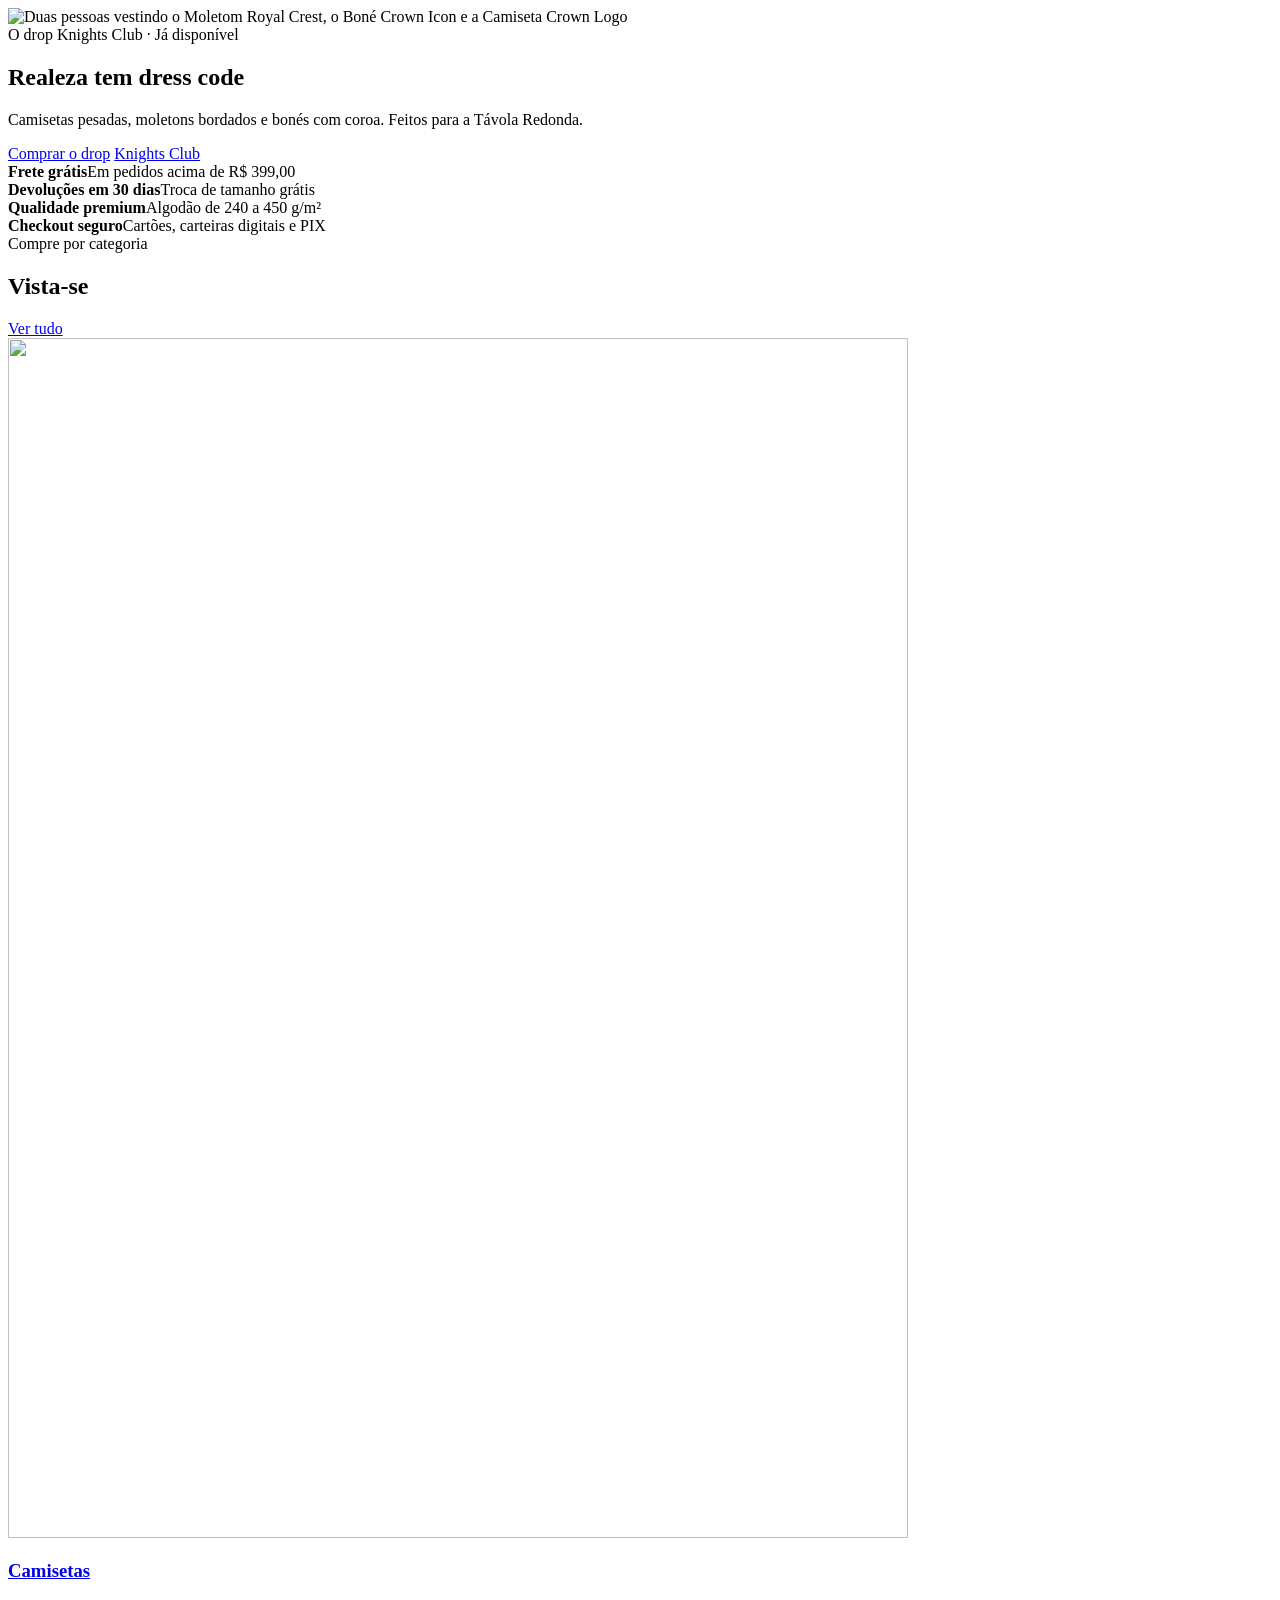
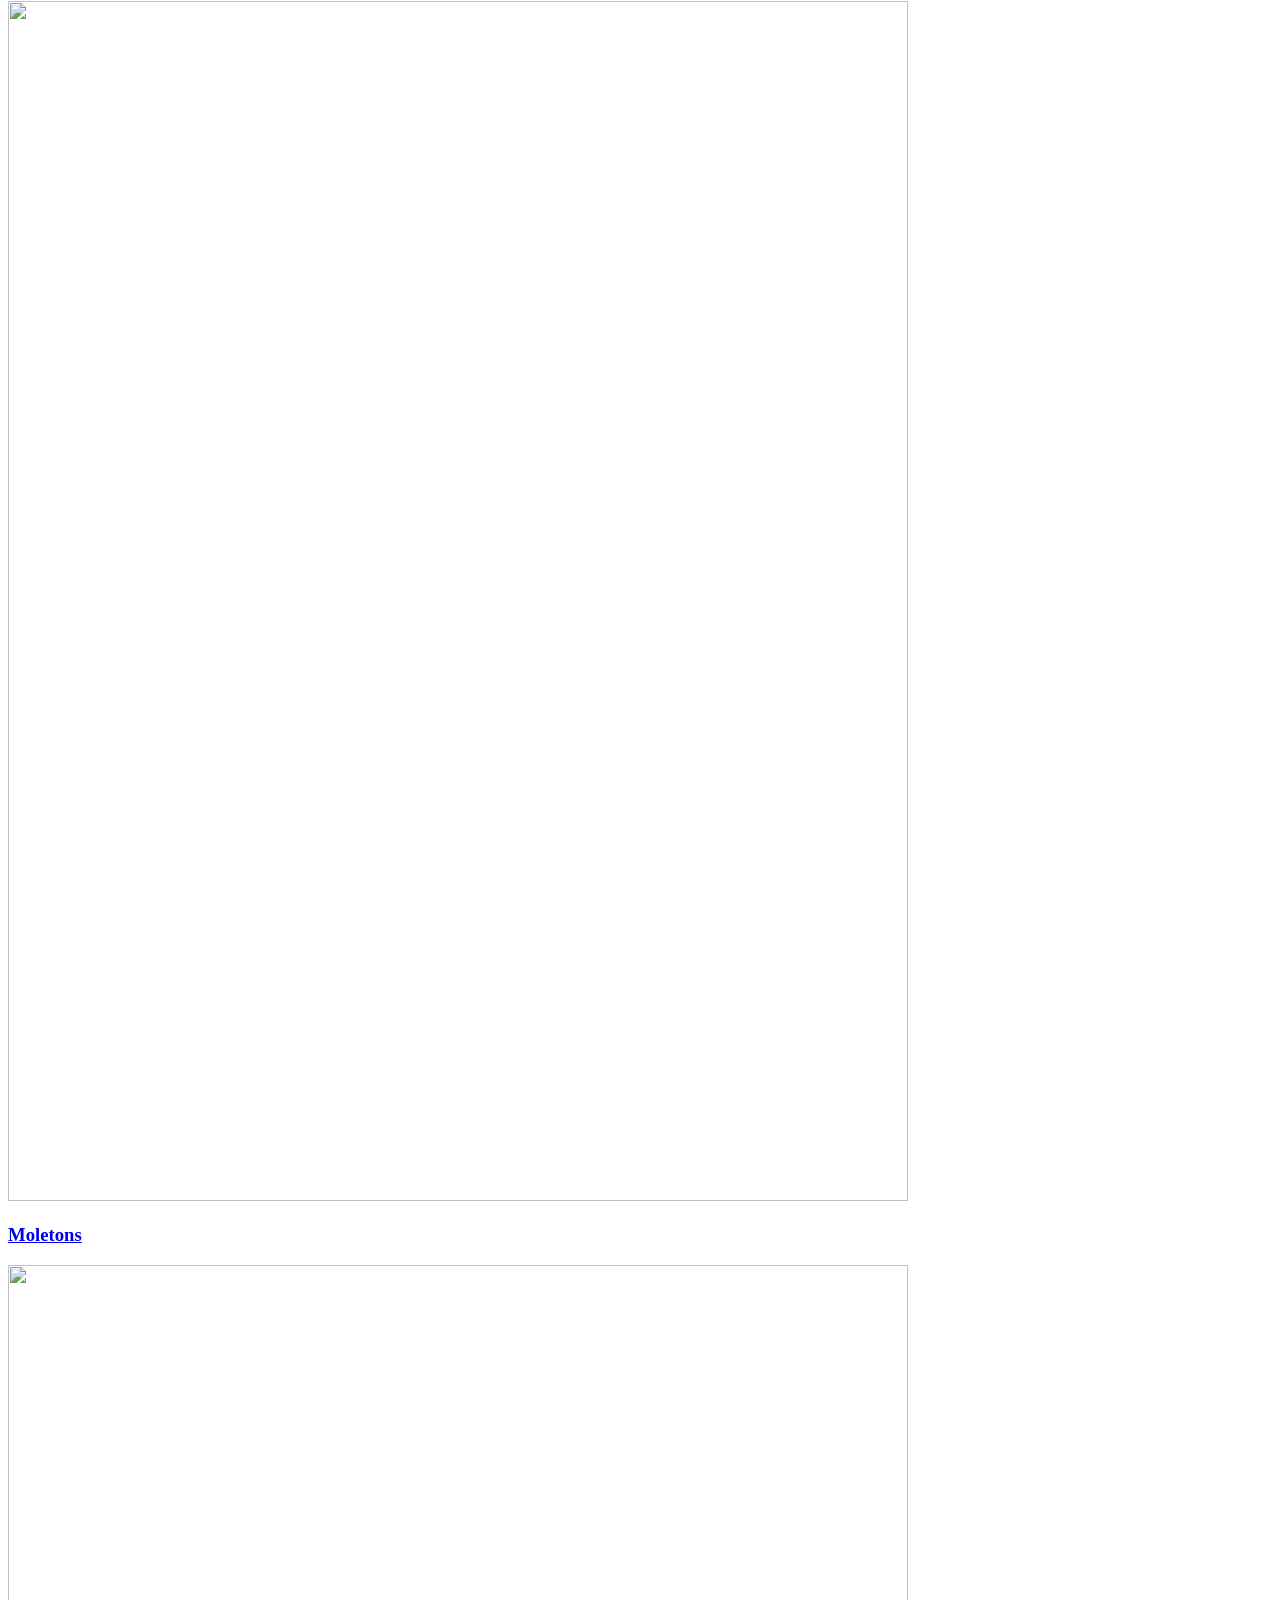
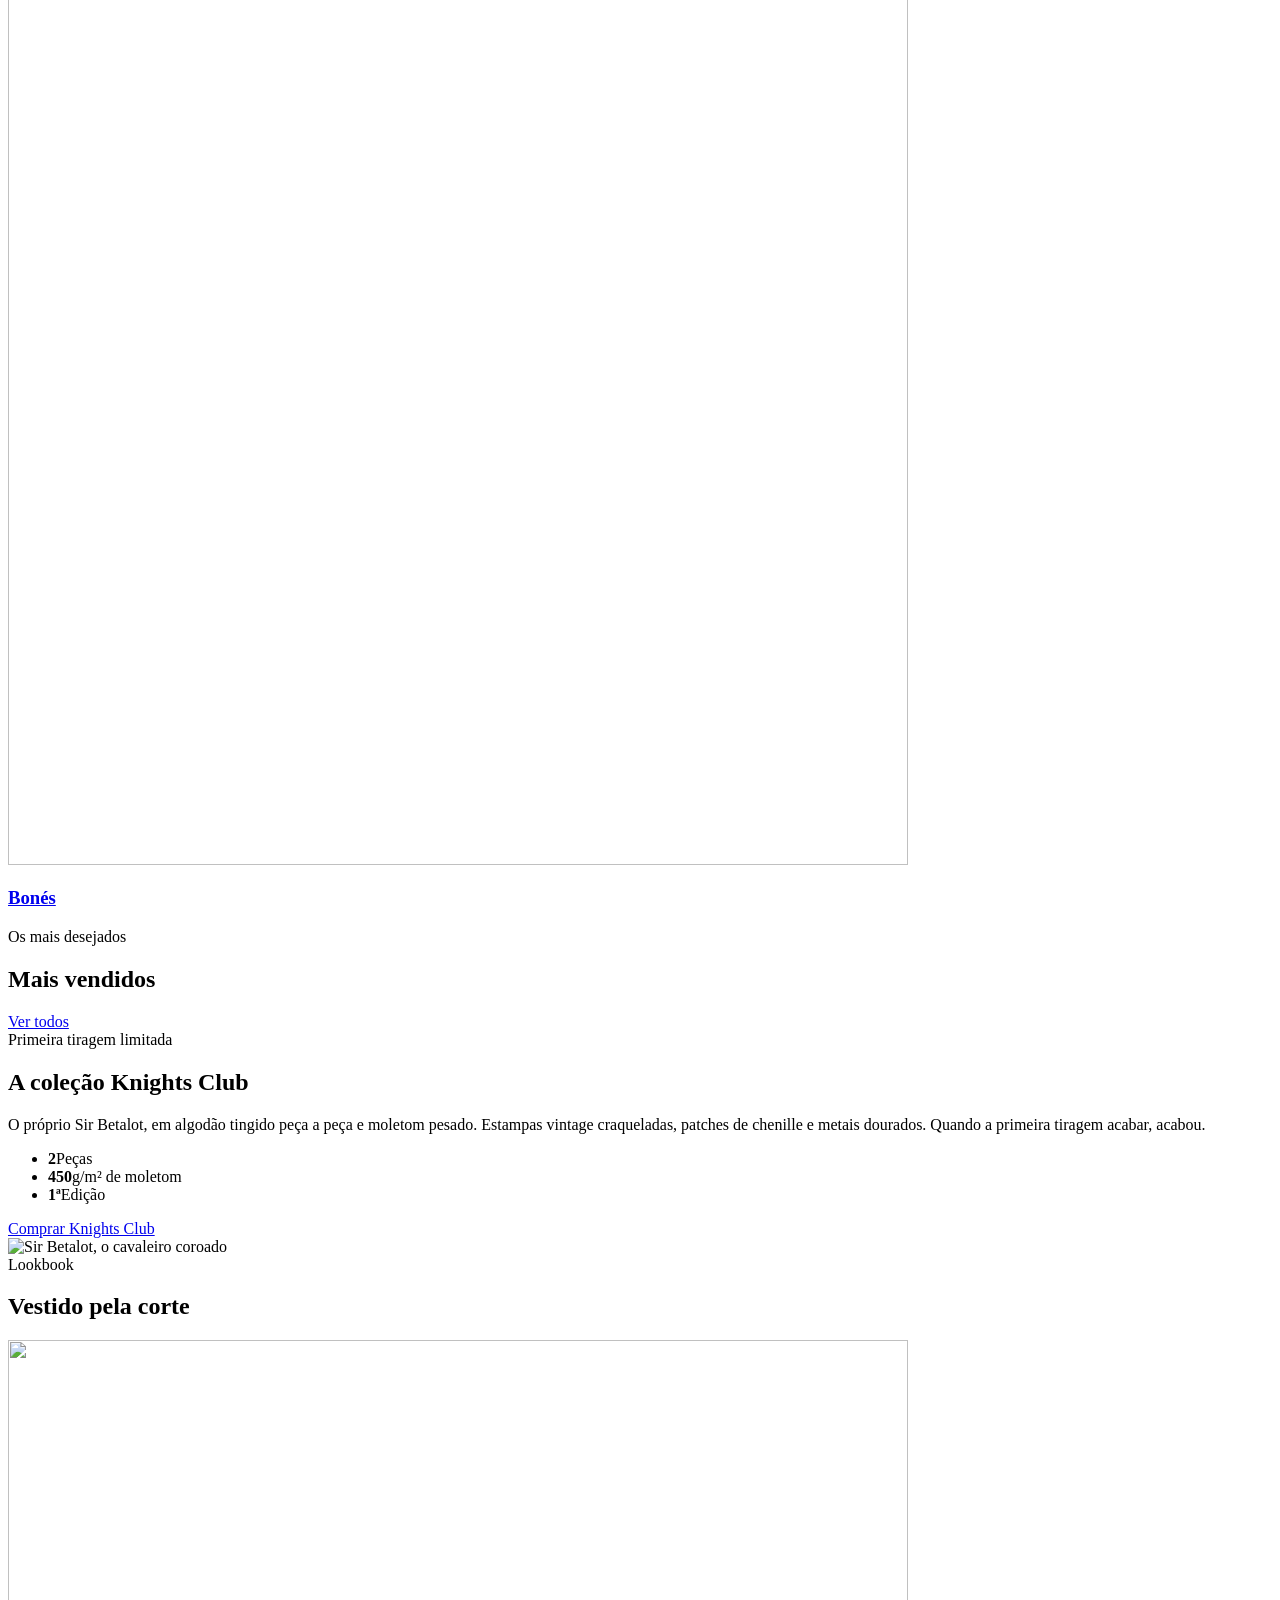
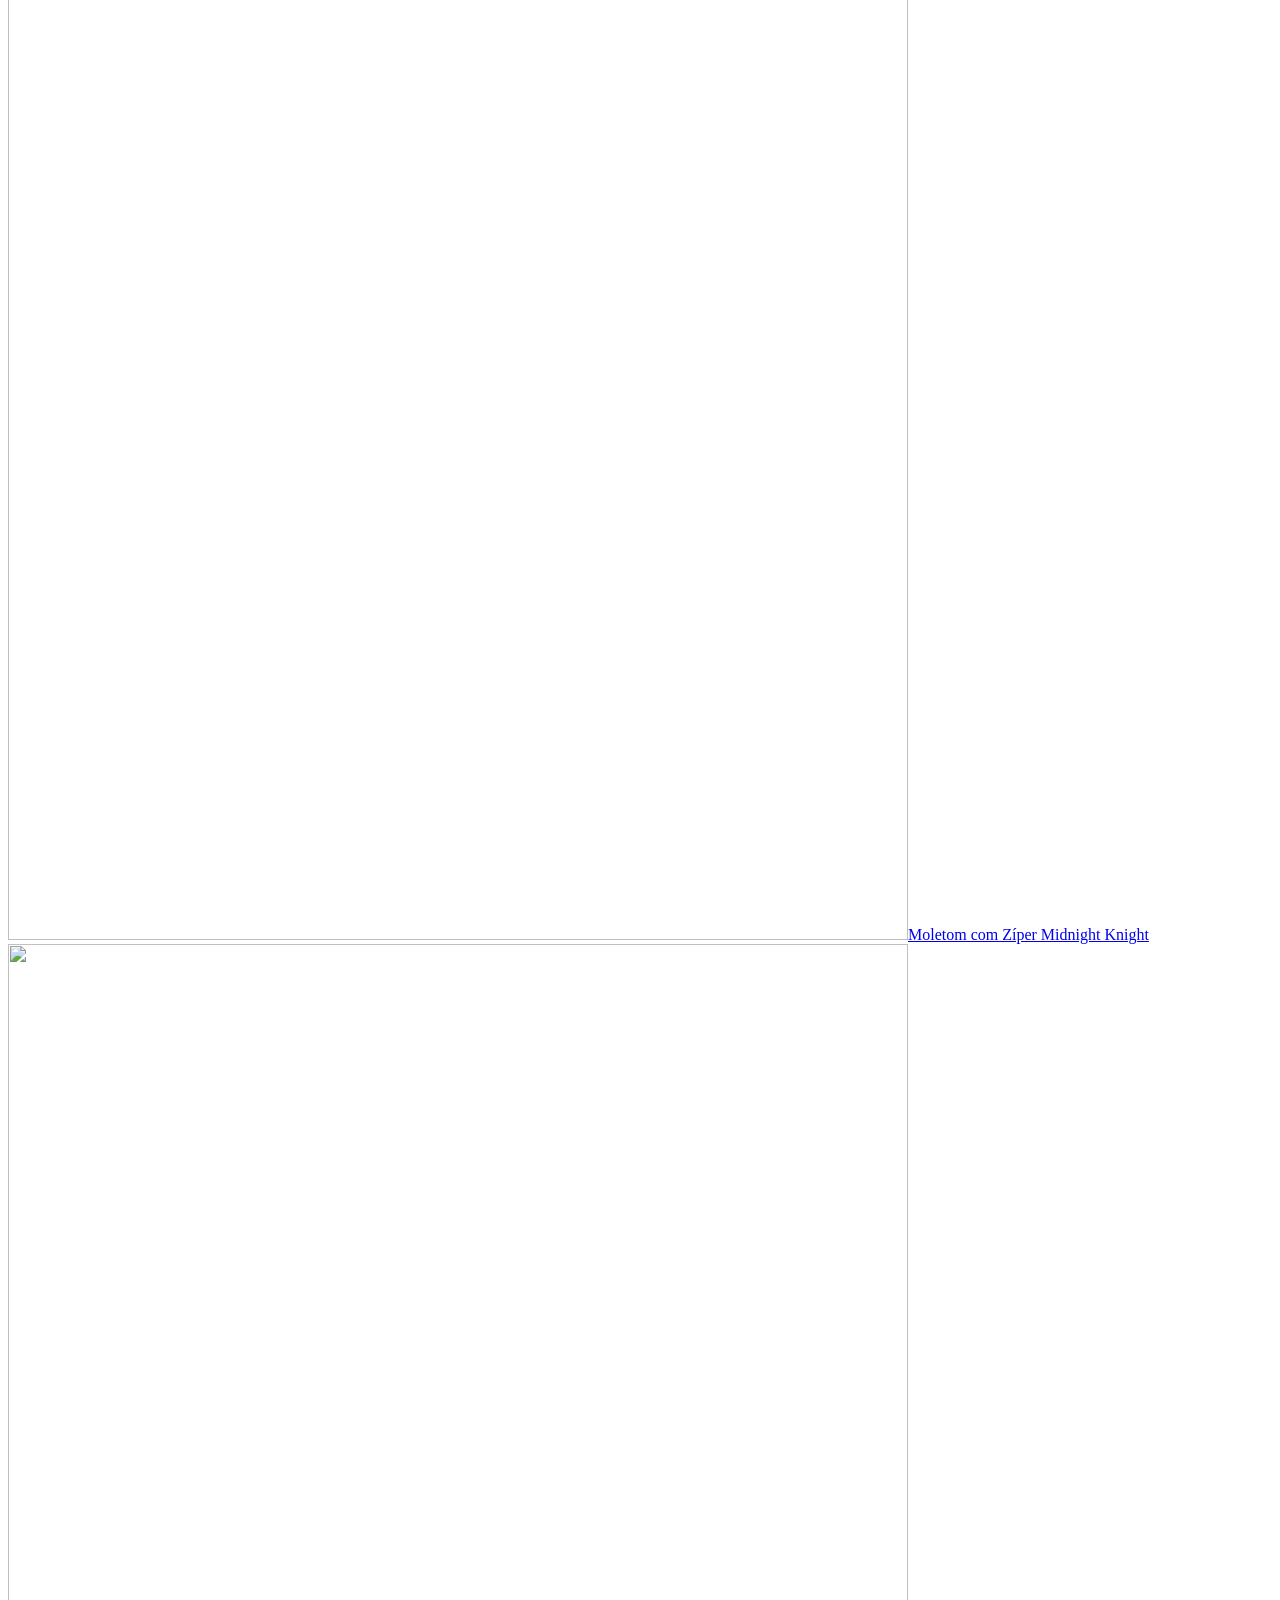
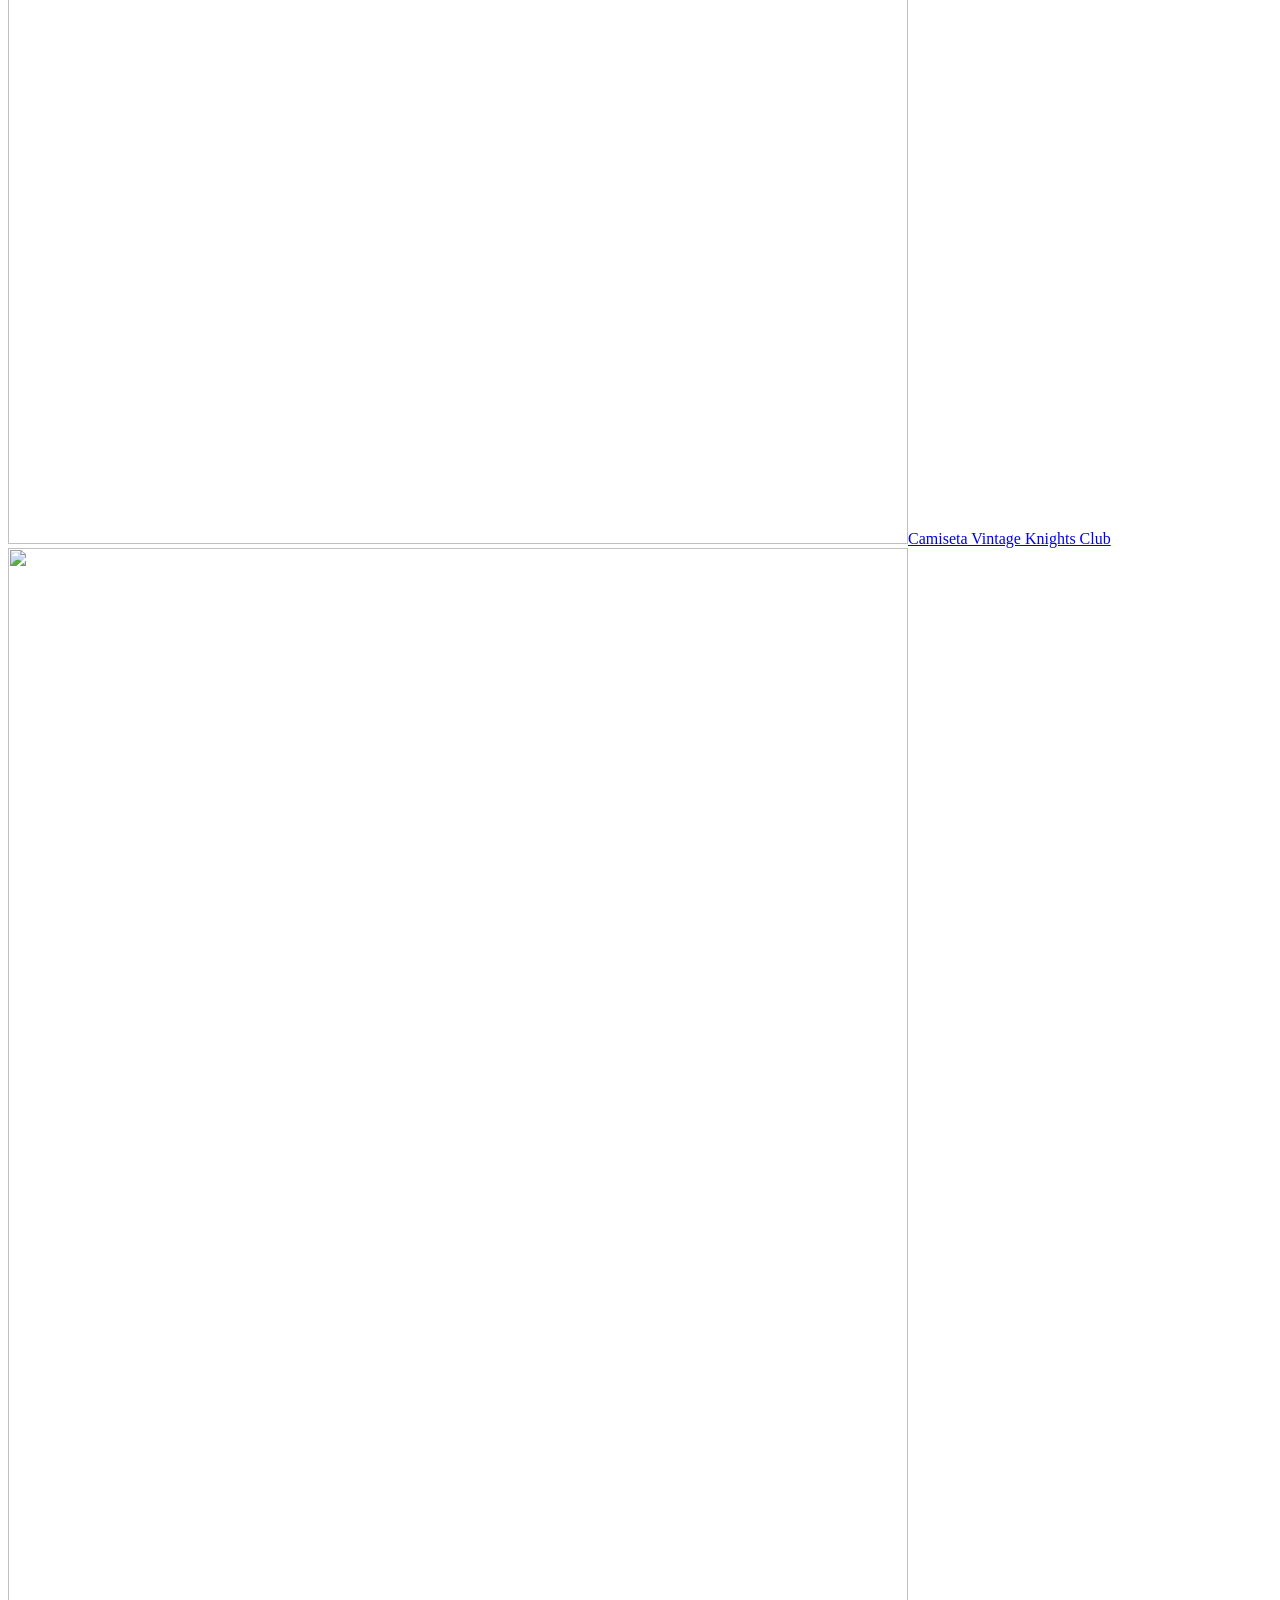
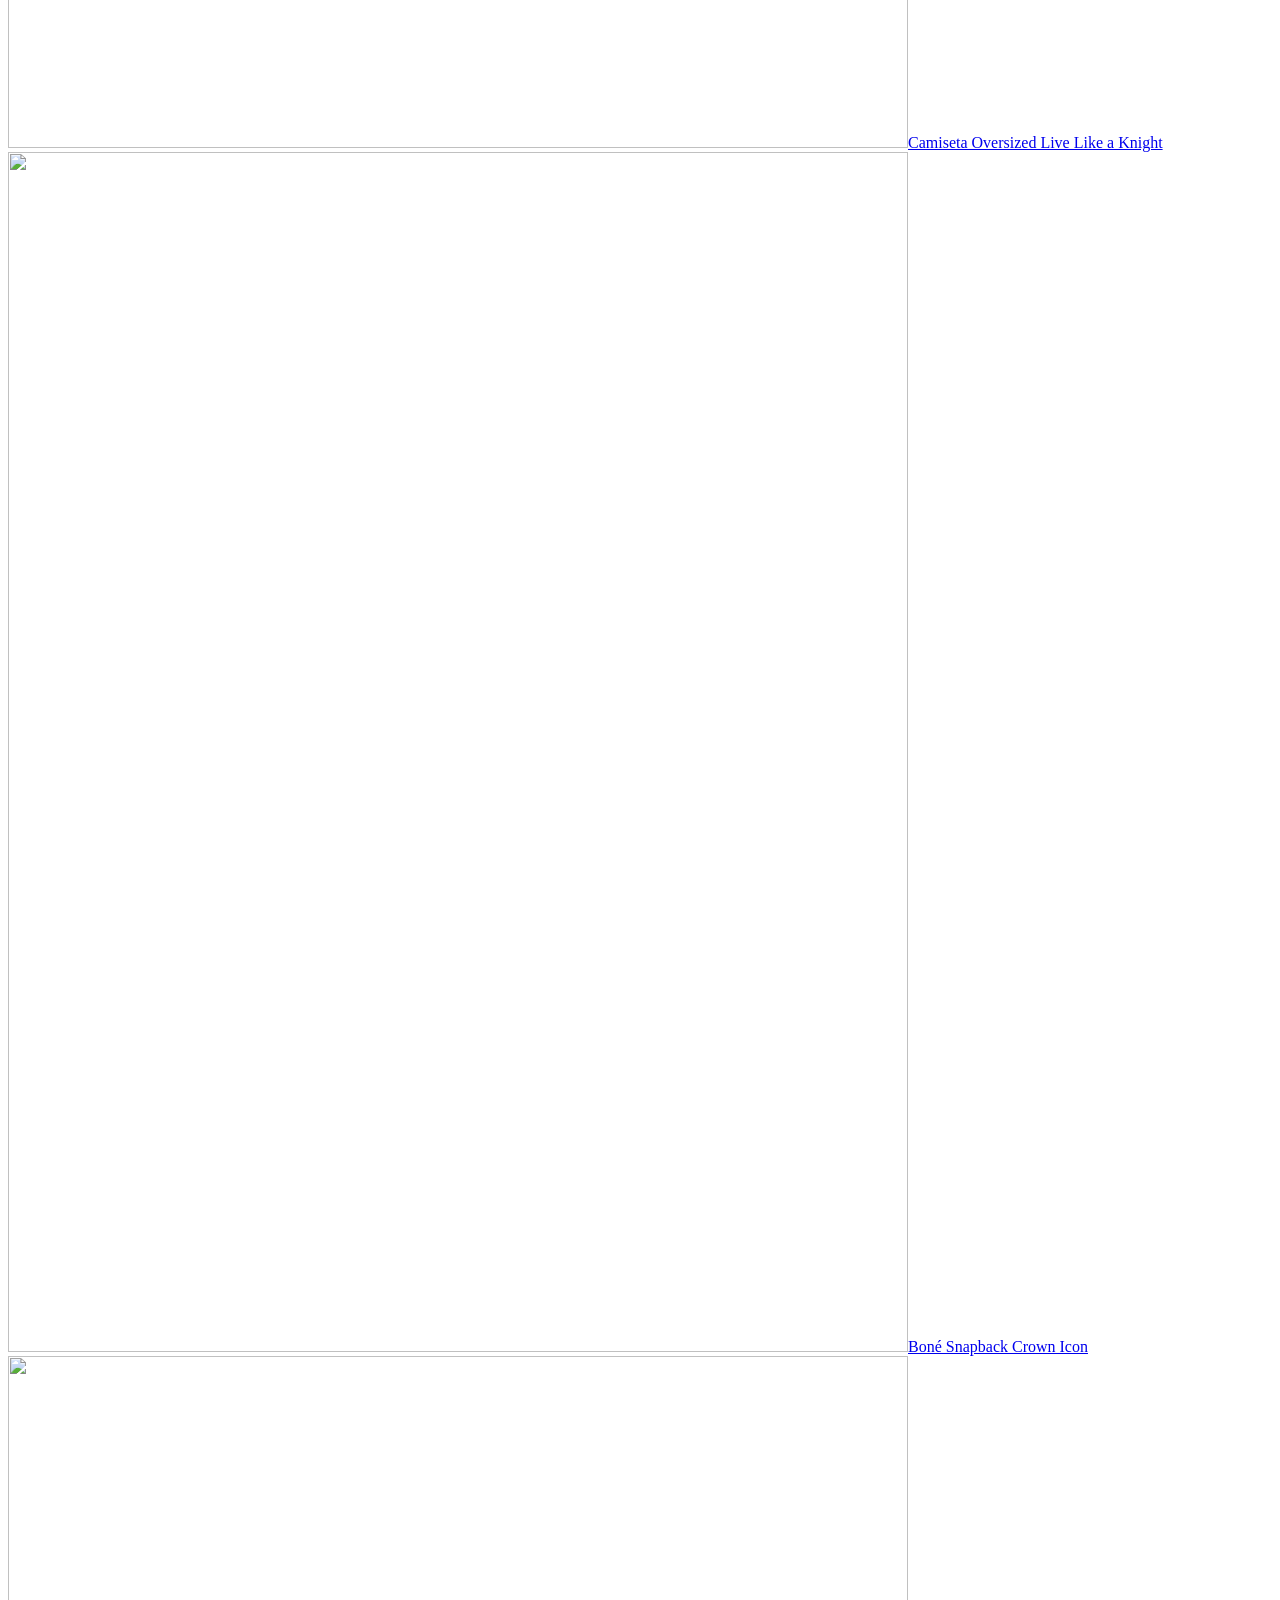
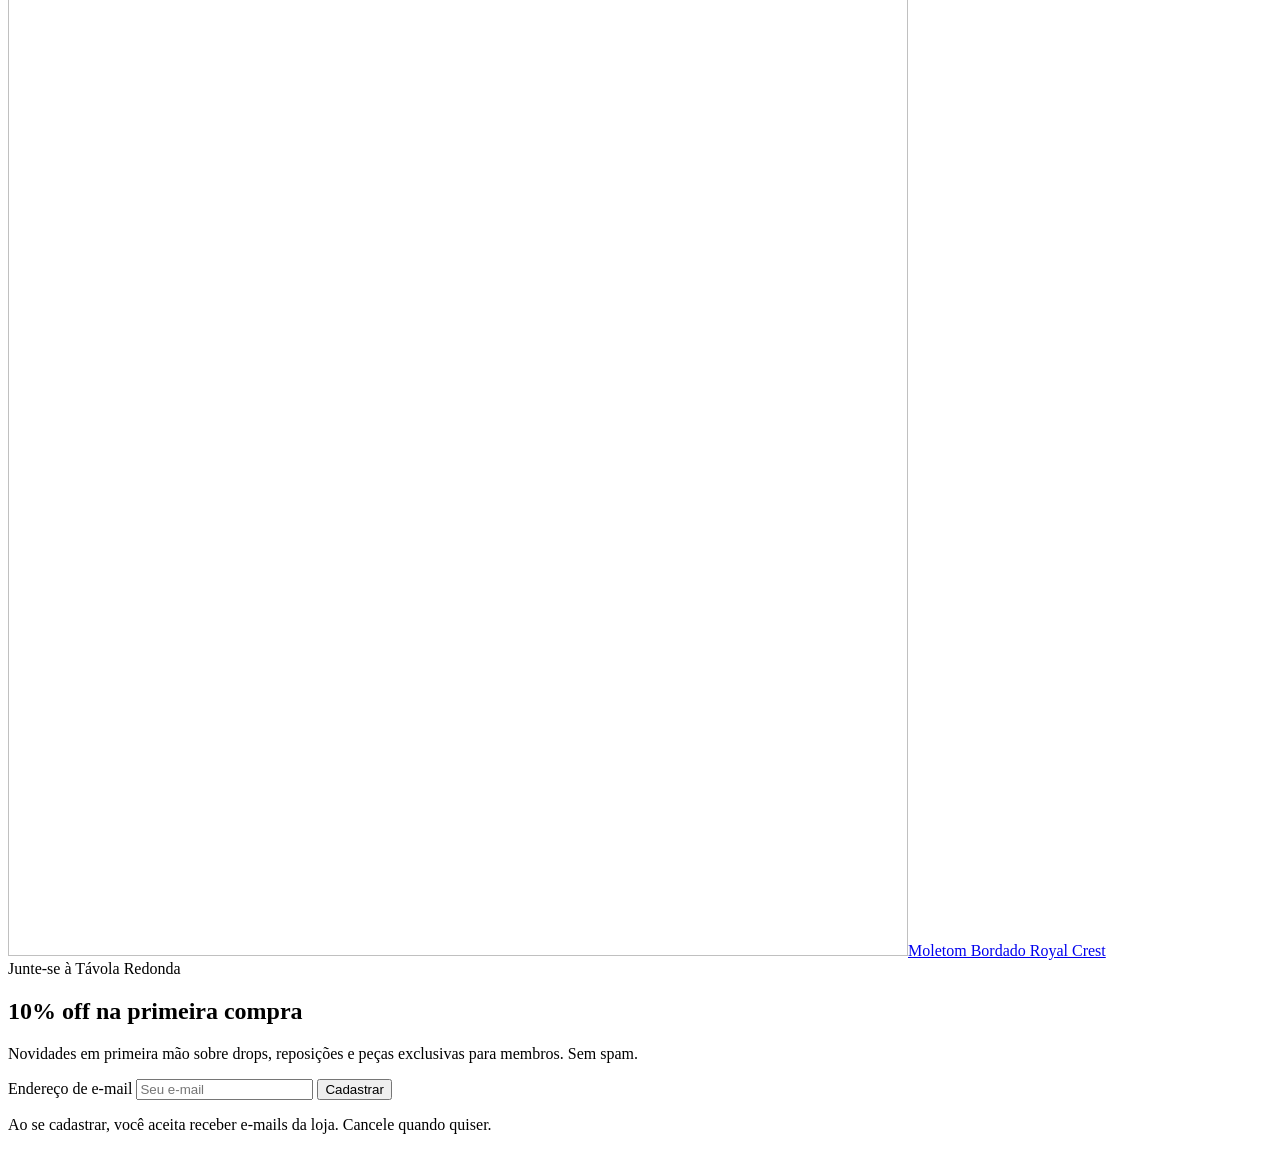
==== index.html @ 58fdbe57 "Prices in reais (R$), free shipping from R$ 399 Co-Authored-By: Claude Opus 5.5 <noreply@anthropic.c" ====
<!doctype html>
<html lang="pt-BR">
<head>
  <meta charset="utf-8">
  <meta name="viewport" content="width=device-width, initial-scale=1">
  <title>Sir Betalot Loja Oficial | Camisetas, Moletons e Bonés</title>
  <meta name="description" content="A loja oficial Sir Betalot. Camisetas, moletons e bonés pesados em roxo real e dourado.">
  <meta name="theme-color" content="#1F0D2F">
  <meta property="og:title" content="Sir Betalot Loja Oficial">
  <meta property="og:description" content="Realeza tem dress code. Conheça o drop Knights Club.">
  <meta property="og:image" content="assets/img/products/hero.webp">
  <link rel="icon" href="assets/img/brand/favicon.png">
  <link rel="preload" href="assets/fonts/YouBlockheadCaps.woff2" as="font" type="font/woff2" crossorigin>
  <link rel="preload" href="assets/img/products/hero.webp" as="image">
  <link rel="stylesheet" href="assets/css/store.css">
</head>
<body data-page="home">
  <main id="main">
    <section class="hero" aria-labelledby="hero-title">
      <div class="hero-media"><img src="assets/img/products/hero.webp" data-i18n-alt="home.heroAlt" alt="Duas pessoas vestindo o Moletom Royal Crest, o Boné Crown Icon e a Camiseta Crown Logo" width="2400" height="1022"></div>
      <div class="wrap">
        <div class="hero-copy">
          <span class="eyebrow" data-i18n="home.eyebrow">O drop Knights Club &middot; Já disponível</span>
          <h1 class="display" id="hero-title" data-i18n="home.h1">Realeza tem <span class="gold">dress code</span></h1>
          <p data-i18n="home.sub">Camisetas pesadas, moletons bordados e bonés com coroa. Feitos para a Távola Redonda.</p>
          <div class="hero-ctas">
            <a class="btn btn-primary" href="shop.html" data-i18n="home.ctaShop">Comprar o drop</a>
            <a class="btn btn-ghost" href="#knights-club" data-i18n="home.ctaClub">Knights Club</a>
          </div>
        </div>
      </div>
    </section>

    <div class="wrap">
      <div class="props" data-i18n-aria="home.props" aria-label="Vantagens da loja">
        <div class="prop"><span data-icon="truck"></span><div><strong data-i18n="home.p1t">Frete grátis</strong><span data-i18n="home.p1s" data-i18n-vars='{"amt":399}'>Em pedidos acima de R$ 399,00</span></div></div>
        <div class="prop"><span data-icon="returns"></span><div><strong data-i18n="home.p2t">Devoluções em 30 dias</strong><span data-i18n="home.p2s">Troca de tamanho grátis</span></div></div>
        <div class="prop"><span data-icon="crown"></span><div><strong data-i18n="home.p3t">Qualidade premium</strong><span data-i18n="home.p3s">Algodão de 240 a 450 g/m²</span></div></div>
        <div class="prop"><span data-icon="lock"></span><div><strong data-i18n="home.p4t">Checkout seguro</strong><span data-i18n="home.p4s">Cartões, carteiras digitais e PIX</span></div></div>
      </div>
    </div>

    <section class="section" aria-labelledby="cats-title">
      <div class="wrap">
        <div class="section-head">
          <div><span class="eyebrow" data-i18n="home.catsEyebrow">Compre por categoria</span><h2 class="display" id="cats-title" data-i18n="home.catsTitle">Vista-se</h2></div>
          <a class="link" href="shop.html" data-i18n="home.shopAll">Ver tudo</a>
        </div>
        <div class="cats">
          <a class="cat" href="shop.html?c=tees"><img src="assets/img/products/crown-logo-tee-model.webp" alt="" loading="lazy" width="900" height="1200"><div class="cat-label"><h3 class="display" data-i18n="nav.tees">Camisetas</h3><span class="arrow" data-icon="arrow"></span></div></a>
          <a class="cat" href="shop.html?c=hoodies"><img src="assets/img/products/royal-crest-hoodie-model.webp" alt="" loading="lazy" width="900" height="1200"><div class="cat-label"><h3 class="display" data-i18n="nav.hoodies">Moletons</h3><span class="arrow" data-icon="arrow"></span></div></a>
          <a class="cat" href="shop.html?c=headwear"><img src="assets/img/products/crown-snapback-model.webp" alt="" loading="lazy" width="900" height="1200" style="object-position:50% 30%"><div class="cat-label"><h3 class="display" data-i18n="nav.headwear">Bonés</h3><span class="arrow" data-icon="arrow"></span></div></a>
        </div>
      </div>
    </section>

    <section class="section" style="padding-top:0" aria-labelledby="best-title">
      <div class="wrap">
        <div class="section-head">
          <div><span class="eyebrow" data-i18n="home.bestEyebrow">Os mais desejados</span><h2 class="display" id="best-title" data-i18n="home.bestTitle">Mais vendidos</h2></div>
          <a class="link" href="shop.html" data-i18n="home.viewAll">Ver todos</a>
        </div>
        <div class="grid" id="best"></div>
      </div>
    </section>

    <section class="section" style="padding-top:0" id="knights-club" aria-labelledby="club-title">
      <div class="wrap">
        <div class="feature">
          <div class="feature-copy">
            <span class="eyebrow" data-i18n="home.clubEyebrow">Primeira tiragem limitada</span>
            <h2 class="display" id="club-title" data-i18n="home.clubTitle">A coleção Knights <span>Club</span></h2>
            <p data-i18n="home.clubBody">O próprio Sir Betalot, em algodão tingido peça a peça e moletom pesado. Estampas vintage craqueladas, patches de chenille e metais dourados. Quando a primeira tiragem acabar, acabou.</p>
            <ul class="feature-stats">
              <li><strong>2</strong><span data-i18n="home.stat1">Peças</span></li>
              <li><strong>450</strong><span data-i18n="home.stat2">g/m² de moletom</span></li>
              <li><strong data-i18n="home.stat3n">1ª</strong><span data-i18n="home.stat3">Edição</span></li>
            </ul>
            <a class="btn btn-gold" href="product.html?p=knights-club-vintage-tee" data-i18n="home.clubCta">Comprar Knights Club</a>
          </div>
          <div class="feature-art"><img src="assets/img/brand/knight-stand.webp" data-i18n-alt="home.clubAlt" alt="Sir Betalot, o cavaleiro coroado" loading="lazy" width="760" height="1127"></div>
        </div>
      </div>
    </section>

    <section class="section" style="padding-top:0" aria-labelledby="look-title">
      <div class="wrap">
        <div class="section-head">
          <div><span class="eyebrow" data-i18n="home.lookEyebrow">Lookbook</span><h2 class="display" id="look-title" data-i18n="home.lookTitle">Vestido pela corte</h2></div>
        </div>
        <div class="lookbook">
          <a href="product.html?p=midnight-knight-zip-hoodie"><img src="assets/img/products/midnight-zip-hoodie-model.webp" alt="" loading="lazy" width="900" height="1200"><span class="tag" data-product-name="midnight-knight-zip-hoodie">Moletom com Zíper Midnight Knight</span></a>
          <a href="product.html?p=knights-club-vintage-tee"><img src="assets/img/products/knights-club-tee-model.webp" alt="" loading="lazy" width="900" height="1200"><span class="tag" data-product-name="knights-club-vintage-tee">Camiseta Vintage Knights Club</span></a>
          <a href="product.html?p=live-like-a-knight-tee"><img src="assets/img/products/live-like-a-knight-tee-model.webp" alt="" loading="lazy" width="900" height="1200"><span class="tag" data-product-name="live-like-a-knight-tee">Camiseta Oversized Live Like a Knight</span></a>
          <a href="product.html?p=crown-icon-snapback"><img src="assets/img/products/crown-snapback-model.webp" alt="" loading="lazy" width="900" height="1200" style="object-position:50% 25%"><span class="tag" data-product-name="crown-icon-snapback">Boné Snapback Crown Icon</span></a>
          <a href="product.html?p=royal-crest-hoodie"><img src="assets/img/products/royal-crest-hoodie-model.webp" alt="" loading="lazy" width="900" height="1200"><span class="tag" data-product-name="royal-crest-hoodie">Moletom Bordado Royal Crest</span></a>
        </div>
      </div>
    </section>

    <section class="section" style="padding-top:0" aria-labelledby="nl-title">
      <div class="wrap">
        <div class="newsletter">
          <div>
            <span class="eyebrow" data-i18n="home.nlEyebrow">Junte-se à Távola Redonda</span>
            <h2 class="display" id="nl-title" data-i18n="home.nlTitle">10% off na primeira compra</h2>
            <p data-i18n="home.nlBody">Novidades em primeira mão sobre drops, reposições e peças exclusivas para membros. Sem spam.</p>
          </div>
          <form id="newsletter" novalidate>
            <div class="field-row">
              <label class="sr-only" for="nl-email" data-i18n="home.nlLabel">Endereço de e-mail</label>
              <input class="input" id="nl-email" type="email" data-i18n-placeholder="home.nlPlaceholder" placeholder="Seu e-mail" autocomplete="email" required>
              <button class="btn btn-primary" type="submit" data-i18n="home.nlBtn">Cadastrar</button>
            </div>
            <p class="form-note" id="nl-note" aria-live="polite" data-i18n="home.nlNote">Ao se cadastrar, você aceita receber e-mails da loja. Cancele quando quiser.</p>
          </form>
        </div>
      </div>
    </section>
  </main>
  <script src="assets/js/i18n.js"></script>
  <script src="assets/js/products.js"></script>
  <script src="assets/js/store.js"></script>
  <script>document.querySelectorAll("[data-icon]").forEach(function (el) { el.outerHTML = el.className ? '<span class="' + el.className + '">' + window.SBA_ICON[el.dataset.icon] + '</span>' : window.SBA_ICON[el.dataset.icon]; });</script>
</body>
</html>
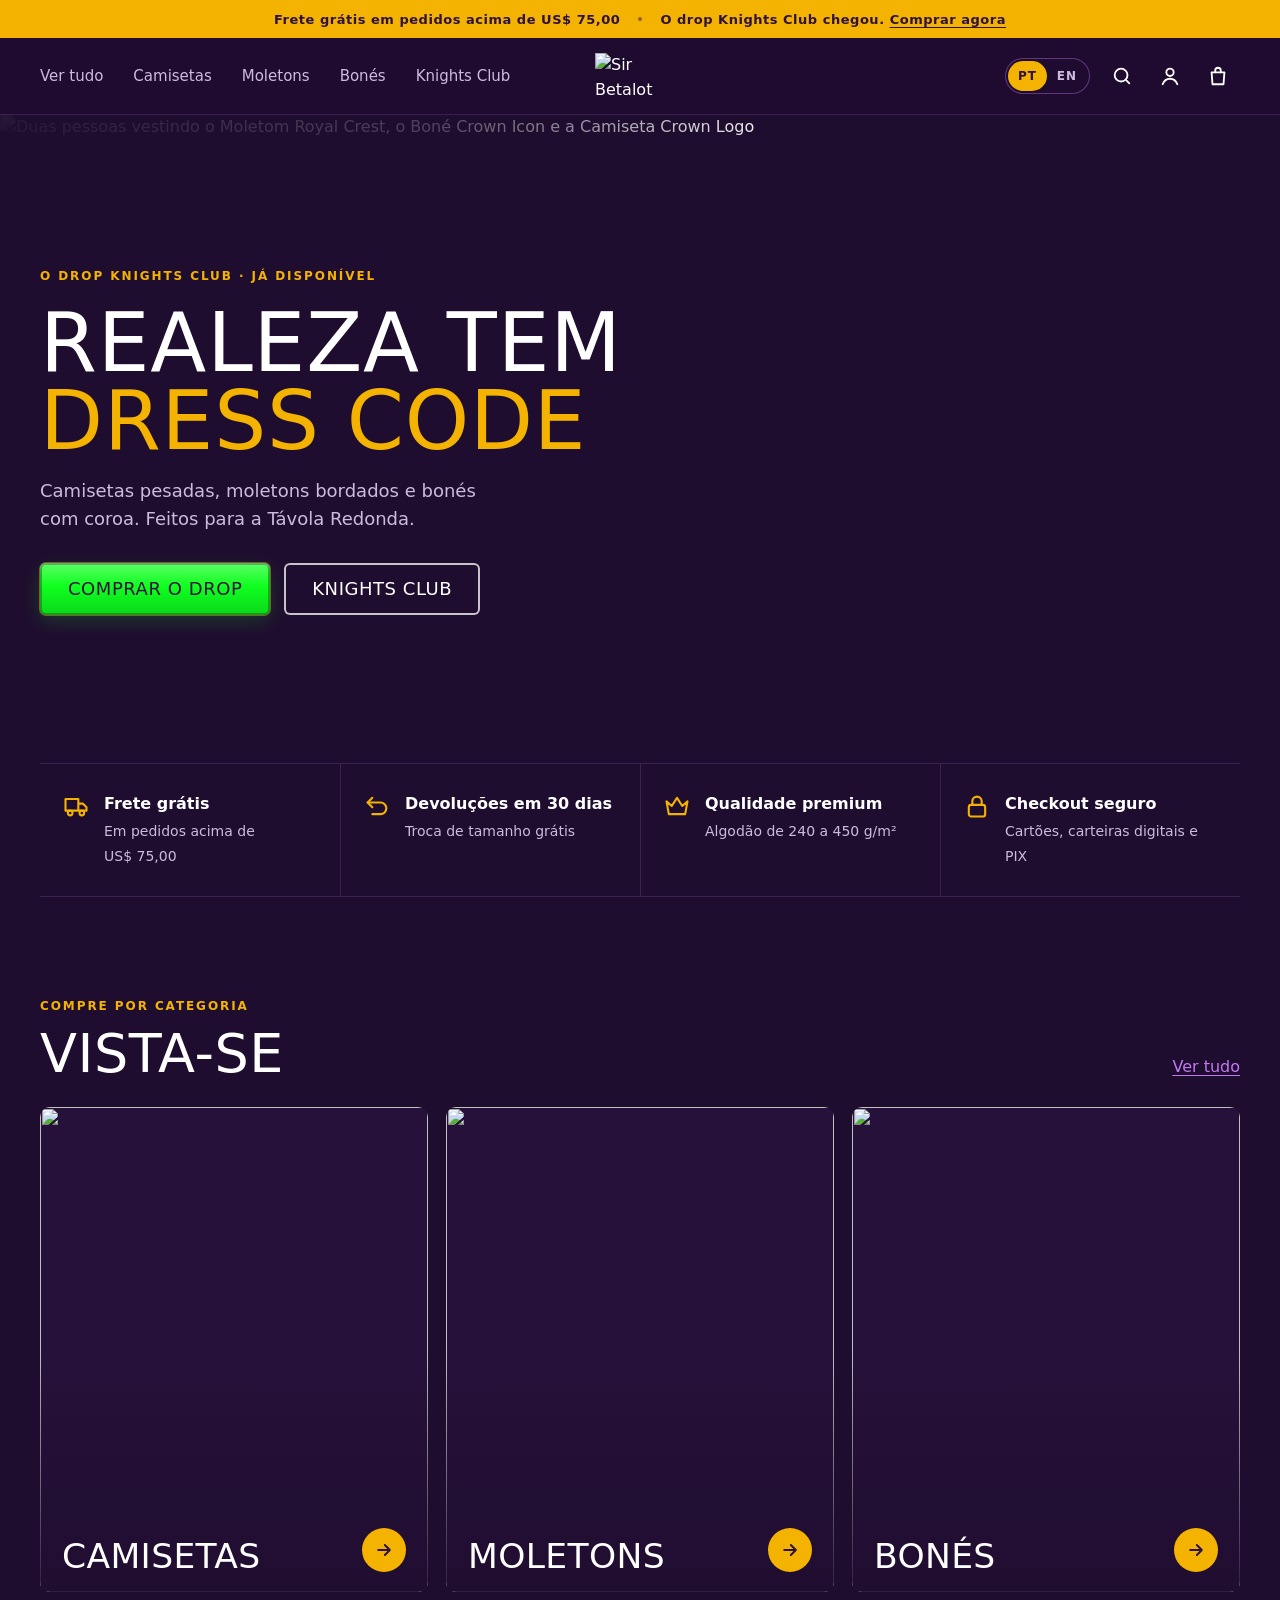
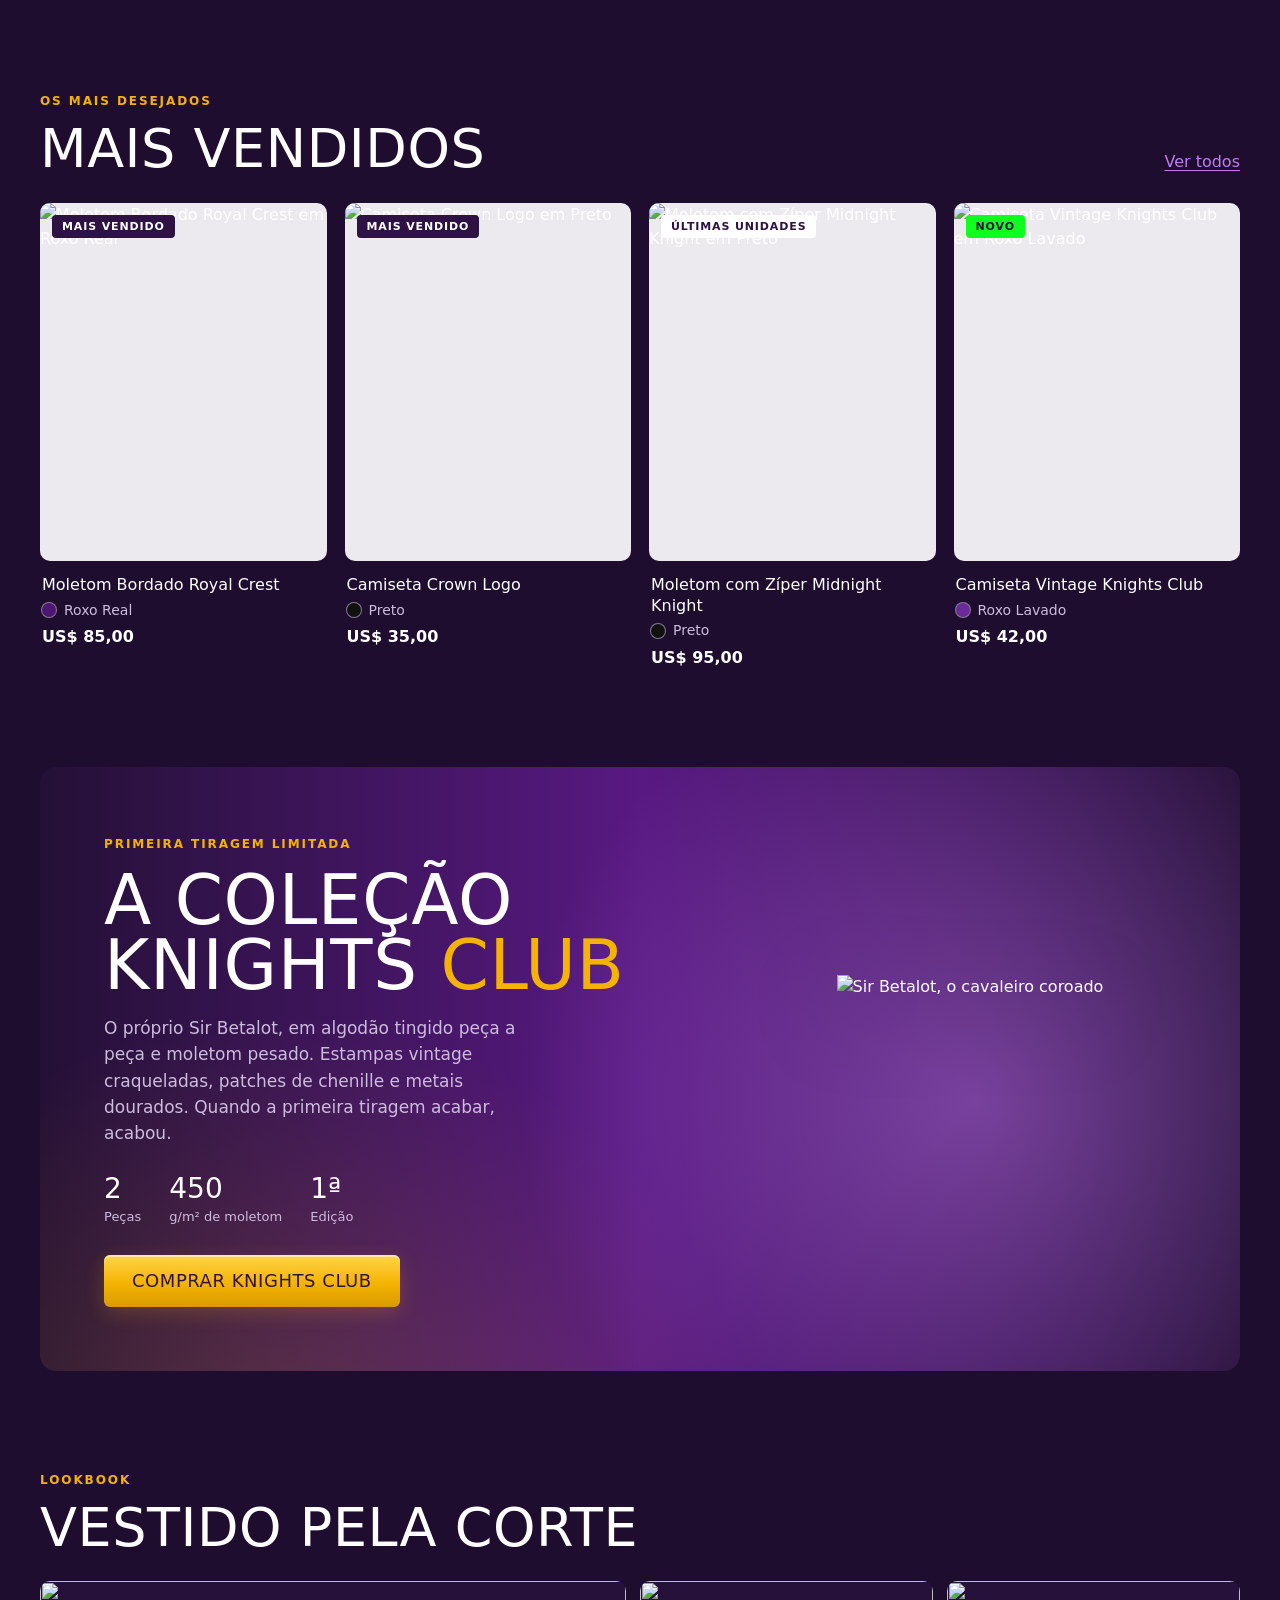
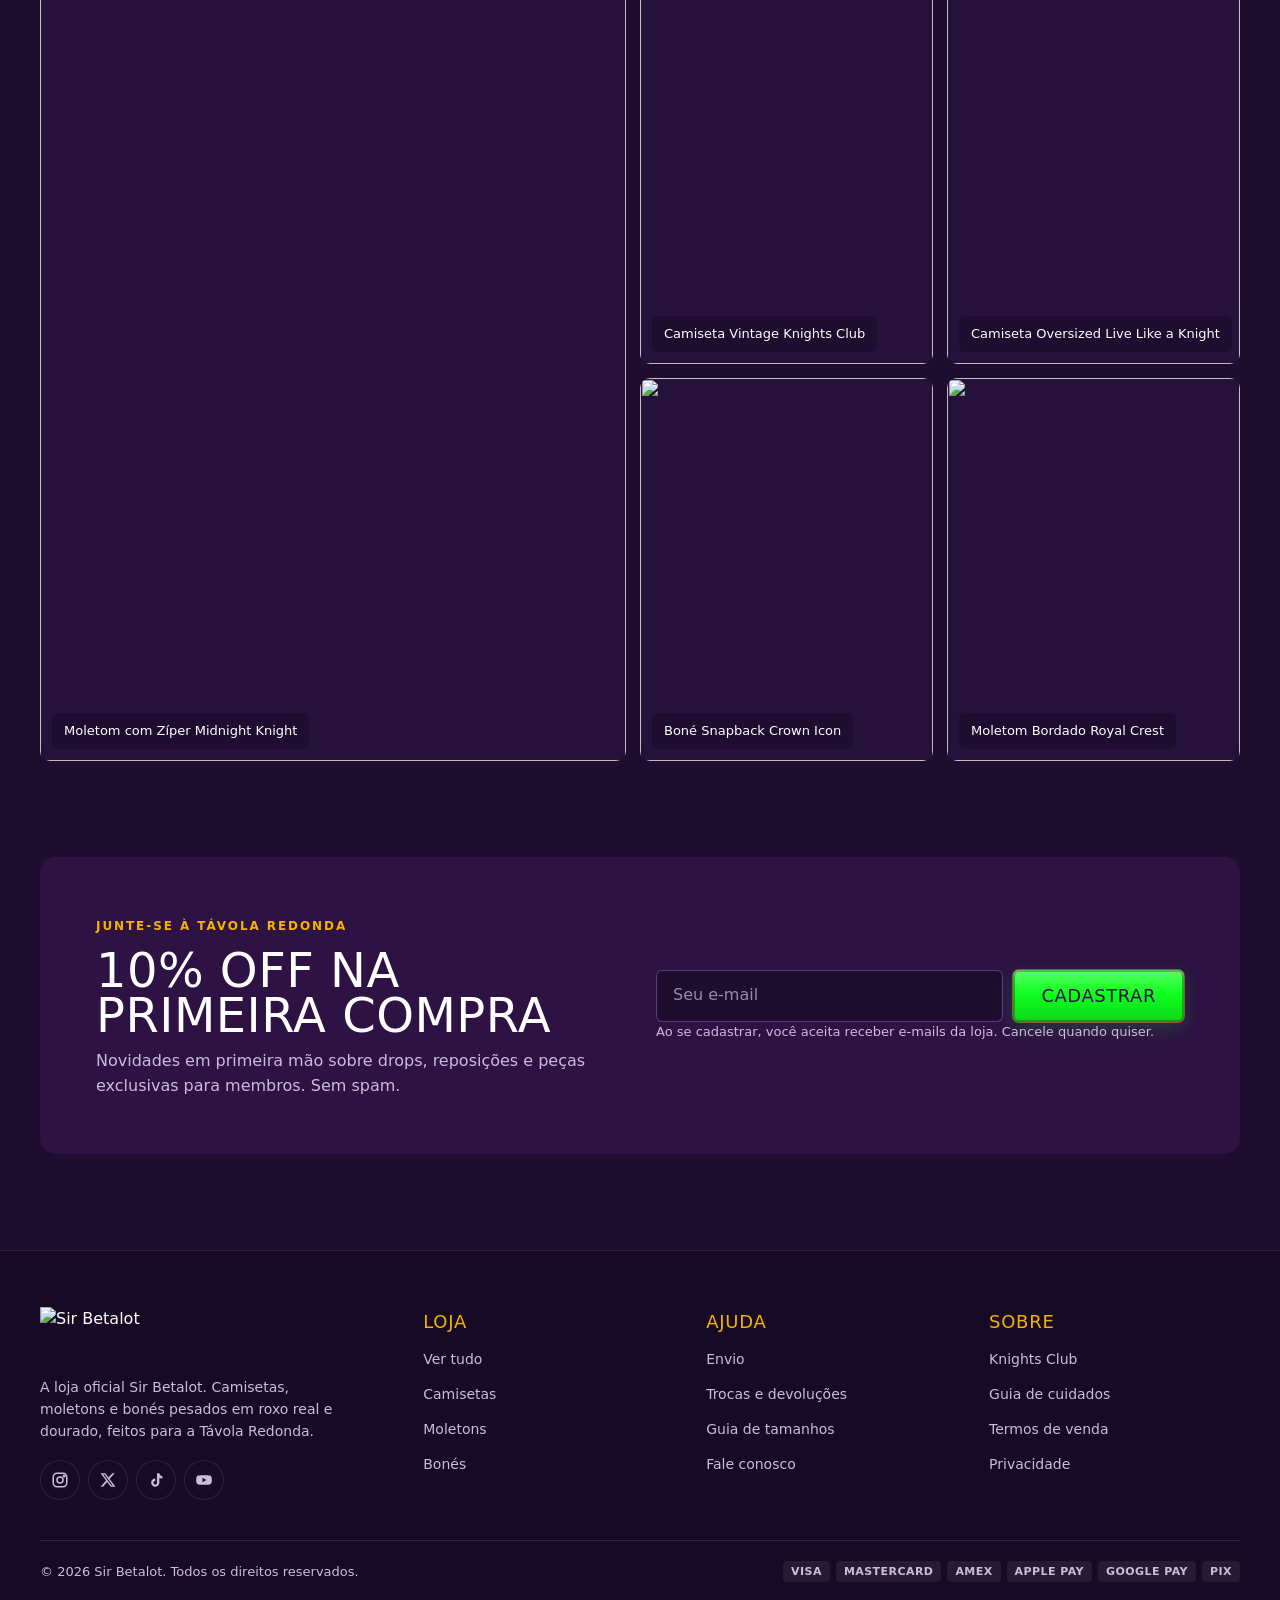
==== commit 510122bb: "Portuguese by default with a PT / EN language toggle Co-Authored-By: Claude Opus 5.5 <noreply@anthro" ====
--- a/index.html
+++ b/index.html
@@ -33,7 +33,7 @@
 
     <div class="wrap">
       <div class="props" data-i18n-aria="home.props" aria-label="Vantagens da loja">
-        <div class="prop"><span data-icon="truck"></span><div><strong data-i18n="home.p1t">Frete grátis</strong><span data-i18n="home.p1s" data-i18n-vars='{"amt":399}'>Em pedidos acima de R$ 399,00</span></div></div>
+        <div class="prop"><span data-icon="truck"></span><div><strong data-i18n="home.p1t">Frete grátis</strong><span data-i18n="home.p1s" data-i18n-vars='{"amt":75}'>Em pedidos acima de US$ 75,00</span></div></div>
         <div class="prop"><span data-icon="returns"></span><div><strong data-i18n="home.p2t">Devoluções em 30 dias</strong><span data-i18n="home.p2s">Troca de tamanho grátis</span></div></div>
         <div class="prop"><span data-icon="crown"></span><div><strong data-i18n="home.p3t">Qualidade premium</strong><span data-i18n="home.p3s">Algodão de 240 a 450 g/m²</span></div></div>
         <div class="prop"><span data-icon="lock"></span><div><strong data-i18n="home.p4t">Checkout seguro</strong><span data-i18n="home.p4s">Cartões, carteiras digitais e PIX</span></div></div>
--- a/assets/css/store.css
+++ b/assets/css/store.css
@@ -0,0 +1,389 @@
+/* Sir Betalot Official Store
+   Colours and fonts from the SBA style guide (client/SBA Assets/Brand Assets/Styles.pdf). */
+
+@font-face { font-family: "YouBlockhead Caps"; src: url("../fonts/YouBlockheadCaps.woff2") format("woff2"); font-display: swap; }
+@font-face { font-family: "YouBlockhead"; src: url("../fonts/YouBlockhead.woff2") format("woff2"); font-display: swap; }
+@font-face { font-family: "Rubik"; src: url("../fonts/Rubik.woff2") format("woff2"); font-weight: 300 900; font-display: swap; }
+
+:root {
+  /* SBA palette */
+  --sba-green: #0FFF1F;
+  --sba-lilac: #C279F2;
+  --sba-gold: #F5B301;
+  --sba-white: #FFFFFF;
+  --sba-lavender: #8C4EB7;
+  --sba-silver: #C0C0C0;
+  --sba-ink: #2D1243;
+  --sba-purple: #682099;
+  --sba-bronze: #CD7F32;
+  --sba-plum: #4C1671;
+  --sba-night: #1F0D2F;
+  --sba-chrome: linear-gradient(90deg, #812EB9, #C178F3 50%, #812EB9);
+  --sba-velvet: linear-gradient(90deg, #241036, #581982 50%, #241036);
+
+  /* roles */
+  --bg: var(--sba-night);
+  --surface: #26113A;
+  --surface-2: var(--sba-ink);
+  --line: rgba(194, 121, 242, .18);
+  --text: var(--sba-white);
+  --muted: #CDBBDD;
+  --tile: #ECEAEE;
+  --focus: var(--sba-gold);
+
+  --font-display: "YouBlockhead Caps", "YouBlockhead", "Rubik", system-ui, sans-serif;
+  --font-body: "Rubik", system-ui, -apple-system, "Segoe UI", sans-serif;
+
+  --radius: 10px;
+  --radius-sm: 6px;
+  --wrap: 1320px;
+  --pad: clamp(16px, 4vw, 40px);
+  --ease: cubic-bezier(.2, .7, .2, 1);
+}
+
+*, *::before, *::after { box-sizing: border-box; }
+html { -webkit-text-size-adjust: 100%; scroll-behavior: smooth; }
+body {
+  margin: 0; background: var(--bg); color: var(--text);
+  font: 400 16px/1.55 var(--font-body);
+  -webkit-font-smoothing: antialiased;
+}
+img { display: block; max-width: 100%; height: auto; }
+a { color: inherit; text-decoration: none; }
+button, input, select { font: inherit; color: inherit; }
+button { cursor: pointer; background: none; border: 0; padding: 0; }
+:focus-visible { outline: 2px solid var(--focus); outline-offset: 3px; border-radius: 4px; }
+.sr-only { position: absolute; width: 1px; height: 1px; overflow: hidden; clip: rect(0 0 0 0); white-space: nowrap; }
+.wrap { max-width: var(--wrap); margin: 0 auto; padding: 0 var(--pad); }
+.display { font-family: var(--font-display); font-weight: 400; letter-spacing: .01em; line-height: .95; text-transform: uppercase; }
+.eyebrow { font: 600 12px/1 var(--font-body); letter-spacing: .16em; text-transform: uppercase; color: var(--sba-gold); }
+.skip { position: absolute; left: 12px; top: -60px; z-index: 100; background: var(--sba-gold); color: var(--sba-ink); padding: 10px 14px; border-radius: 6px; font-weight: 600; }
+.skip:focus { top: 12px; }
+
+/* ---------- Buttons ---------- */
+/* Primary = SBA site button: bright green panel, deep-purple You Blockhead Caps label. */
+.btn {
+  display: inline-flex; align-items: center; justify-content: center; gap: 10px;
+  min-height: 52px; padding: 0 28px; border-radius: var(--radius-sm);
+  font: 400 18px/1 var(--font-display); letter-spacing: .03em; text-transform: uppercase;
+  transition: transform .18s var(--ease), box-shadow .18s var(--ease), background-color .18s, filter .18s;
+  white-space: nowrap;
+}
+.btn-primary {
+  color: var(--sba-ink);
+  background: linear-gradient(180deg, #5BFF66 0%, var(--sba-green) 45%, #0BD71A 100%);
+  box-shadow: inset 0 0 0 2px rgba(6, 120, 14, .55), inset 0 2px 0 rgba(255,255,255,.55), 0 0 0 1px rgba(205,127,50,.6), 0 6px 20px rgba(15, 255, 31, .18);
+}
+.btn-primary:hover { transform: translateY(-1px); filter: brightness(1.04); box-shadow: inset 0 0 0 2px rgba(6,120,14,.55), inset 0 2px 0 rgba(255,255,255,.55), 0 0 0 1px rgba(205,127,50,.7), 0 10px 28px rgba(15,255,31,.28); }
+.btn-primary:active { transform: translateY(0); }
+.btn-primary[disabled] { filter: grayscale(1) brightness(.7); cursor: not-allowed; transform: none; box-shadow: none; }
+.btn-gold { color: var(--sba-ink); background: linear-gradient(180deg, #FFD54D, var(--sba-gold) 55%, #D99A00); box-shadow: inset 0 2px 0 rgba(255,255,255,.45), 0 6px 20px rgba(245,179,1,.2); }
+.btn-gold:hover { transform: translateY(-1px); filter: brightness(1.05); }
+.btn-ghost { color: var(--text); box-shadow: inset 0 0 0 2px rgba(255,255,255,.75); }
+.btn-ghost:hover { background: rgba(255,255,255,.08); }
+.btn-block { width: 100%; }
+.link { color: var(--sba-lilac); text-decoration: underline; text-underline-offset: 3px; }
+.link:hover { color: var(--sba-white); }
+
+/* ---------- Announcement + header ---------- */
+.announce { background: var(--sba-gold); color: var(--sba-ink); font: 600 13px/1 var(--font-body); letter-spacing: .04em; }
+.announce .wrap { display: flex; align-items: center; justify-content: center; min-height: 38px; gap: 18px; text-align: center; }
+.announce a { text-decoration: underline; text-underline-offset: 3px; }
+.announce .dot { width: 4px; height: 4px; border-radius: 50%; background: var(--sba-ink); opacity: .5; }
+@media (max-width: 640px) { .announce .hide-sm { display: none; } }
+
+.site-header { position: sticky; top: 0; z-index: 40; background: rgba(31, 13, 47, .92); backdrop-filter: saturate(140%) blur(10px); -webkit-backdrop-filter: saturate(140%) blur(10px); border-bottom: 1px solid var(--line); }
+.site-header .wrap { display: grid; grid-template-columns: 1fr auto 1fr; align-items: center; height: 76px; }
+.brand img { height: 46px; width: auto; }
+.nav { display: flex; gap: 30px; justify-self: start; }
+.nav a { white-space: nowrap; font: 500 15px/1 var(--font-body); color: var(--muted); padding: 10px 0; position: relative; transition: color .15s; }
+.nav a:hover, .nav a[aria-current="page"] { color: var(--text); }
+.nav a::after { content: ""; position: absolute; left: 0; right: 0; bottom: 2px; height: 2px; background: var(--sba-gold); transform: scaleX(0); transition: transform .2s var(--ease); }
+.nav a:hover::after, .nav a[aria-current="page"]::after { transform: scaleX(1); }
+.header-tools { display: flex; gap: 4px; justify-self: end; }
+.icon-btn { width: 44px; height: 44px; display: grid; place-items: center; border-radius: 50%; position: relative; transition: background .15s; }
+.icon-btn:hover { background: rgba(255,255,255,.08); }
+.icon-btn svg { width: 22px; height: 22px; }
+.cart-count { position: absolute; top: 4px; right: 2px; min-width: 19px; height: 19px; padding: 0 5px; border-radius: 10px; background: var(--sba-green); color: var(--sba-ink); font: 700 11px/19px var(--font-body); text-align: center; }
+.cart-count[hidden] { display: none; }
+.mobile-left { display: none; }
+.lang-mini { min-width: 44px; min-height: 44px; border-radius: 50%; font: 600 13px/1 var(--font-body); letter-spacing: .06em; color: var(--muted); }
+.lang-mini:hover { color: var(--text); background: rgba(255,255,255,.08); }
+@media (max-width: 1024px) {
+  .site-header .wrap { grid-template-columns: 1fr auto 1fr; height: 64px; }
+  .nav { display: none; }
+  .mobile-left { display: flex; align-items: center; justify-self: start; }
+  [data-account] { display: none; }
+  .brand img { height: 38px; }
+}
+.mobile-nav { position: fixed; inset: 0; z-index: 60; display: none; }
+.mobile-nav.open { display: block; }
+.mobile-nav .scrim { position: absolute; inset: 0; background: rgba(10, 4, 16, .6); }
+.mobile-nav .panel { position: absolute; left: 0; top: 0; bottom: 0; width: min(86vw, 360px); background: var(--surface); padding: 20px; display: flex; flex-direction: column; gap: 6px; animation: slideL .25s var(--ease); }
+.mobile-nav .panel a { font: 400 26px/1 var(--font-display); text-transform: uppercase; padding: 14px 4px; border-bottom: 1px solid var(--line); }
+@keyframes slideL { from { transform: translateX(-100%); } to { transform: none; } }
+
+/* Language toggle (PT / EN) */
+.lang { display: inline-flex; align-items: center; padding: 3px; border-radius: 999px; box-shadow: inset 0 0 0 1px rgba(194,121,242,.4); margin-right: 6px; align-self: center; }
+.lang button { min-width: 38px; min-height: 30px; padding: 0 10px; border-radius: 999px; font: 600 12px/1 var(--font-body); letter-spacing: .08em; color: var(--muted); transition: background .15s, color .15s; }
+.lang button:hover { color: var(--text); }
+.lang button[aria-pressed="true"] { background: var(--sba-gold); color: var(--sba-ink); }
+.mobile-lang { display: flex; align-items: center; justify-content: space-between; margin-top: 18px; padding: 8px 4px; color: var(--muted); font-size: 14px; }
+.mobile-lang .lang button { min-height: 38px; min-width: 48px; font-size: 14px; }
+@media (max-width: 1024px) { .lang-header { display: none; } }
+
+/* ---------- Hero ---------- */
+.hero { position: relative; overflow: hidden; background: var(--sba-night); }
+.hero-media { position: absolute; inset: 0; }
+.hero-media img { width: 100%; height: 100%; object-fit: cover; object-position: 70% 30%; }
+.hero::after { content: ""; position: absolute; inset: 0; background: linear-gradient(90deg, rgba(31,13,47,.96) 0%, rgba(31,13,47,.78) 34%, rgba(31,13,47,0) 62%); }
+.hero .wrap { position: relative; z-index: 1; padding-top: 48px; padding-bottom: 48px; min-height: clamp(520px, 72vh, 720px); display: flex; flex-direction: column; justify-content: center; }
+.hero-copy { max-width: 640px; }
+.hero h1 { font-size: clamp(44px, 6.4vw, 96px); margin: 16px 0 18px; }
+.hero h1 .gold { color: var(--sba-gold); }
+.hero p { font-size: 18px; color: var(--muted); max-width: 440px; margin: 0 0 30px; }
+.hero-ctas { display: flex; gap: 14px; flex-wrap: wrap; }
+@media (max-width: 760px) {
+  .hero-media { position: relative; height: 360px; }
+  .hero-media img { object-position: 74% 30%; }
+  .hero::after { bottom: auto; height: 360px; background: linear-gradient(0deg, var(--bg) 0%, rgba(31,13,47,0) 45%); }
+  .hero .wrap { min-height: 0; margin-top: -36px; padding-bottom: 44px; }
+  .hero h1 { margin-top: 12px; }
+}
+
+/* ---------- Sections ---------- */
+.section { padding: clamp(56px, 8vw, 96px) 0; }
+.section-head { display: flex; align-items: end; justify-content: space-between; gap: 20px; margin-bottom: 28px; }
+.section-head h2 { font-size: clamp(34px, 4.6vw, 54px); margin: 10px 0 0; }
+.section-head .link { white-space: nowrap; font-weight: 500; }
+
+main { padding-bottom: clamp(56px, 8vw, 96px); }
+.section:last-child { padding-bottom: 0; }
+
+/* Category tiles */
+.cats { display: grid; grid-template-columns: repeat(3, 1fr); gap: 18px; }
+.cat { position: relative; border-radius: var(--radius); overflow: hidden; aspect-ratio: 4 / 5; background: var(--surface); isolation: isolate; }
+.cat img { width: 100%; height: 100%; object-fit: cover; transition: transform .6s var(--ease); }
+.cat::after { content: ""; position: absolute; inset: 0; background: linear-gradient(0deg, rgba(31,13,47,.9), rgba(31,13,47,0) 50%); }
+.cat .cat-label { position: absolute; z-index: 1; left: 22px; right: 22px; bottom: 20px; display: flex; align-items: end; justify-content: space-between; }
+.cat h3 { font-size: clamp(26px, 2.7vw, 40px); margin: 0; }
+.cat .cat-label { gap: 12px; }
+.cat .arrow { flex: none; }
+.cat .arrow { width: 44px; height: 44px; border-radius: 50%; display: grid; place-items: center; background: var(--sba-gold); color: var(--sba-ink); transition: transform .2s var(--ease); }
+.cat:hover img { transform: scale(1.04); }
+.cat:hover .arrow { transform: translateX(4px); }
+@media (max-width: 760px) { .cats { grid-template-columns: 1fr 1fr; } .cats .cat:last-child { grid-column: span 2; aspect-ratio: 16 / 10; } }
+
+/* Product grid + card */
+.grid { display: grid; grid-template-columns: repeat(4, 1fr); gap: 28px 18px; }
+.grid.cols-3 { grid-template-columns: repeat(3, 1fr); }
+@media (max-width: 1100px) { .grid, .grid.cols-3 { grid-template-columns: repeat(3, 1fr); } }
+@media (max-width: 760px) { .grid, .grid.cols-3 { grid-template-columns: repeat(2, 1fr); gap: 22px 12px; } }
+.card { position: relative; display: flex; flex-direction: column; }
+.card-media { position: relative; display: block; aspect-ratio: 4 / 5; border-radius: var(--radius); overflow: hidden; background: var(--tile); }
+.card-media img { position: absolute; inset: 0; width: 100%; height: 100%; object-fit: cover; transition: opacity .35s var(--ease), transform .6s var(--ease); }
+.card-media img.alt { opacity: 0; }
+@media (hover: hover) { .card:hover .card-media img.alt { opacity: 1; } .card:hover .card-media img.main { transform: scale(1.02); } }
+.badge { position: absolute; z-index: 2; top: 12px; left: 12px; padding: 6px 10px; border-radius: 4px; font: 700 11px/1 var(--font-body); letter-spacing: .08em; text-transform: uppercase; background: var(--sba-ink); color: var(--sba-white); }
+.badge.new { background: var(--sba-green); color: var(--sba-ink); }
+.badge.sale { background: var(--sba-gold); color: var(--sba-ink); }
+.badge.low { background: var(--sba-white); color: var(--sba-ink); }
+.quick-add { position: absolute; z-index: 2; left: 12px; right: 12px; bottom: 12px; min-height: 44px; font-size: 15px; opacity: 0; transform: translateY(8px); transition: opacity .2s var(--ease), transform .2s var(--ease); }
+@media (hover: hover) { .card:hover .quick-add, .quick-add:focus-visible { opacity: 1; transform: none; } }
+@media (hover: none) { .quick-add { display: none; } }
+.card-body { padding: 14px 2px 0; display: grid; gap: 4px; }
+.card-title { font: 500 16px/1.3 var(--font-body); }
+.card-title:hover { color: var(--sba-lilac); }
+.card-meta { display: flex; align-items: center; gap: 8px; color: var(--muted); font-size: 14px; }
+.swatch { width: 14px; height: 14px; border-radius: 50%; box-shadow: 0 0 0 1px rgba(255,255,255,.45); }
+.price { display: flex; gap: 8px; align-items: baseline; font-weight: 600; }
+.price s { color: var(--muted); font-weight: 400; }
+.price .now-sale { color: var(--sba-gold); }
+
+/* Knights Club feature banner */
+.feature { position: relative; border-radius: calc(var(--radius) * 1.6); overflow: hidden; background: var(--sba-velvet); display: grid; grid-template-columns: 1.1fr .9fr; align-items: center; min-height: 460px; isolation: isolate; }
+.feature::before { content: ""; position: absolute; inset: 0; z-index: -1; background: radial-gradient(circle at 78% 55%, rgba(194,121,242,.45), transparent 46%), radial-gradient(circle at 20% 120%, rgba(245,179,1,.2), transparent 40%); }
+.feature-copy { padding: clamp(32px, 5vw, 64px); }
+.feature h2 { font-size: clamp(40px, 5.4vw, 72px); margin: 12px 0 16px; }
+.feature h2 span { color: var(--sba-gold); }
+.feature p { color: var(--muted); max-width: 440px; margin: 0 0 28px; font-size: 17px; }
+.feature-art { align-self: end; justify-self: center; height: 100%; display: flex; align-items: end; }
+.feature-art img { max-height: 440px; width: auto; filter: drop-shadow(0 20px 40px rgba(0,0,0,.5)); }
+.feature-stats { display: flex; gap: 28px; margin: 0 0 28px; padding: 0; list-style: none; }
+.feature-stats li { font-size: 13px; color: var(--muted); }
+.feature-stats strong { display: block; font: 400 28px/1 var(--font-display); color: var(--sba-white); margin-bottom: 4px; }
+@media (max-width: 860px) { .feature { grid-template-columns: 1fr; } .feature-art img { max-height: 300px; } }
+
+/* Lookbook */
+.lookbook { display: grid; grid-template-columns: 2fr 1fr 1fr; grid-template-rows: 1fr 1fr; gap: 14px; height: clamp(520px, 62vw, 780px); }
+.lookbook a { position: relative; border-radius: var(--radius); overflow: hidden; background: var(--surface); }
+.lookbook a:first-child { grid-row: span 2; }
+.lookbook img { width: 100%; height: 100%; object-fit: cover; transition: transform .6s var(--ease); }
+.lookbook a:hover img { transform: scale(1.04); }
+.lookbook .tag { position: absolute; left: 12px; bottom: 12px; padding: 8px 12px; border-radius: 6px; background: rgba(31,13,47,.82); font-size: 13px; font-weight: 500; backdrop-filter: blur(6px); }
+@media (max-width: 760px) { .lookbook { grid-template-columns: 1fr 1fr; grid-template-rows: 1.4fr 1fr 1fr; height: 980px; } .lookbook a:first-child { grid-column: span 2; grid-row: auto; } }
+
+/* Value props */
+.props { display: grid; grid-template-columns: repeat(4, 1fr); border-top: 1px solid var(--line); border-bottom: 1px solid var(--line); }
+.prop { display: flex; gap: 14px; align-items: flex-start; padding: 28px 22px; }
+.prop + .prop { border-left: 1px solid var(--line); }
+.prop svg { flex: none; width: 28px; height: 28px; color: var(--sba-gold); }
+.prop strong { display: block; font-weight: 600; margin-bottom: 2px; }
+.prop span { color: var(--muted); font-size: 14px; }
+@media (max-width: 960px) { .props { grid-template-columns: 1fr 1fr; } .prop:nth-child(3) { border-left: 0; } .prop:nth-child(n+3) { border-top: 1px solid var(--line); } }
+@media (max-width: 520px) { .props { grid-template-columns: 1fr; } .prop + .prop { border-left: 0; border-top: 1px solid var(--line); } }
+
+/* Newsletter */
+.newsletter { background: var(--surface-2); border-radius: calc(var(--radius) * 1.6); padding: clamp(32px, 5vw, 56px); display: grid; grid-template-columns: 1fr 1fr; gap: 32px; align-items: center; position: relative; overflow: hidden; }
+.newsletter::after { content: ""; position: absolute; right: -40px; top: -30px; width: 260px; height: 190px; background: url("../img/brand/sba-crown-gold.webp") center/contain no-repeat; opacity: .08; transform: rotate(12deg); }
+.newsletter h2 { font-size: clamp(32px, 4vw, 48px); margin: 10px 0 10px; }
+.newsletter p { margin: 0; color: var(--muted); }
+.field-row { display: flex; gap: 10px; position: relative; z-index: 1; }
+.input { flex: 1; min-height: 52px; padding: 0 16px; border-radius: var(--radius-sm); background: var(--sba-night); border: 1px solid rgba(194,121,242,.4); color: var(--text); }
+.input::placeholder { color: #9C88AE; }
+.input:focus { outline: none; border-color: var(--sba-gold); box-shadow: 0 0 0 3px rgba(245,179,1,.25); }
+.form-note { font-size: 13px; color: var(--muted); margin-top: 10px; position: relative; z-index: 1; }
+.form-note.ok { color: var(--sba-green); }
+@media (max-width: 860px) { .newsletter { grid-template-columns: 1fr; } }
+@media (max-width: 520px) { .field-row { flex-direction: column; } }
+
+/* ---------- Footer ---------- */
+.site-footer { margin-top: 0; background: #170A24; border-top: 1px solid var(--line); }
+.footer-top { display: grid; grid-template-columns: 1.4fr repeat(3, 1fr); gap: 32px; padding: 56px 0 40px; }
+.footer-top img { height: 54px; width: auto; margin-bottom: 16px; }
+.footer-top p { color: var(--muted); font-size: 14px; max-width: 300px; margin: 0 0 18px; }
+.footer-top h3 { font: 400 18px/1 var(--font-display); text-transform: uppercase; letter-spacing: .04em; margin: 6px 0 16px; color: var(--sba-gold); }
+.footer-top ul { list-style: none; margin: 0; padding: 0; display: grid; gap: 10px; }
+.footer-top ul a { color: var(--muted); font-size: 14px; }
+.footer-top ul a:hover { color: var(--text); }
+.socials { display: flex; gap: 8px; }
+.socials a { width: 40px; height: 40px; border-radius: 50%; display: grid; place-items: center; box-shadow: inset 0 0 0 1px var(--line); transition: background .15s, color .15s; color: var(--muted); }
+.socials a:hover { background: var(--sba-gold); color: var(--sba-ink); }
+.socials svg { width: 18px; height: 18px; }
+.footer-bottom { border-top: 1px solid var(--line); padding: 20px 0 28px; display: flex; flex-wrap: wrap; gap: 16px; align-items: center; justify-content: space-between; font-size: 13px; color: var(--muted); }
+.pay { display: flex; gap: 6px; flex-wrap: wrap; }
+.pay span { padding: 5px 8px; border-radius: 4px; background: rgba(255,255,255,.07); font: 600 11px/1 var(--font-body); letter-spacing: .04em; color: var(--muted); }
+@media (max-width: 860px) { .footer-top { grid-template-columns: 1fr 1fr; } .footer-top > div:first-child { grid-column: span 2; } }
+
+/* ---------- Shop page ---------- */
+.page-head { padding: 40px 0 8px; }
+.crumbs { display: flex; gap: 8px; font-size: 13px; color: var(--muted); margin-bottom: 14px; }
+.crumbs a:hover { color: var(--text); }
+.page-head h1 { font-size: clamp(42px, 6vw, 72px); margin: 0 0 8px; }
+.page-head p { color: var(--muted); margin: 0; }
+.toolbar { display: flex; flex-wrap: wrap; gap: 14px; align-items: center; justify-content: space-between; padding: 22px 0; margin-bottom: 18px; border-bottom: 1px solid var(--line); position: sticky; top: 76px; z-index: 5; background: var(--bg); }
+@media (max-width: 1024px) { .toolbar { top: 64px; } }
+.chips { display: flex; gap: 8px; flex-wrap: wrap; }
+.chip { min-height: 40px; padding: 0 16px; border-radius: 999px; box-shadow: inset 0 0 0 1px rgba(194,121,242,.4); font-size: 14px; font-weight: 500; color: var(--muted); transition: all .15s; }
+.chip:hover { color: var(--text); box-shadow: inset 0 0 0 1px var(--sba-lilac); }
+.chip[aria-pressed="true"] { background: var(--sba-gold); color: var(--sba-ink); box-shadow: none; }
+.sort { display: flex; align-items: center; gap: 10px; font-size: 14px; color: var(--muted); }
+.select { min-height: 40px; padding: 0 36px 0 12px; border-radius: var(--radius-sm); background: var(--surface) url("data:image/svg+xml,%3Csvg xmlns='http://www.w3.org/2000/svg' width='12' height='8' fill='none' stroke='%23C279F2' stroke-width='2'%3E%3Cpath d='M1 1l5 5 5-5'/%3E%3C/svg%3E") right 12px center no-repeat; border: 1px solid rgba(194,121,242,.35); appearance: none; -webkit-appearance: none; color: var(--text); }
+.count { font-size: 14px; color: var(--muted); }
+
+/* ---------- Product page ---------- */
+.pdp { display: grid; grid-template-columns: 1.15fr .85fr; gap: clamp(24px, 4vw, 64px); padding-top: 28px; align-items: start; }
+.pdp > *, .gallery > * { min-width: 0; }
+.gallery { display: grid; grid-template-columns: 84px 1fr; gap: 14px; position: sticky; top: 100px; }
+.thumbs { display: grid; gap: 10px; align-content: start; }
+.thumbs button { aspect-ratio: 4 / 5; border-radius: var(--radius-sm); overflow: hidden; background: var(--tile); box-shadow: inset 0 0 0 0 var(--sba-gold); opacity: .65; transition: opacity .15s; position: relative; }
+.thumbs button[aria-current="true"] { opacity: 1; outline: 2px solid var(--sba-gold); outline-offset: 2px; }
+.thumbs img { width: 100%; height: 100%; object-fit: cover; }
+.stage { aspect-ratio: 4 / 5; border-radius: var(--radius); overflow: hidden; background: var(--tile); position: relative; }
+.stage img { width: 100%; height: 100%; object-fit: cover; }
+.stage-nav { position: absolute; bottom: 14px; right: 14px; display: flex; gap: 8px; }
+.stage-nav button { width: 44px; height: 44px; border-radius: 50%; background: rgba(31,13,47,.85); display: grid; place-items: center; }
+.stage-nav button:hover { background: var(--sba-ink); }
+@media (max-width: 960px) { .pdp { grid-template-columns: 1fr; } .gallery { position: static; grid-template-columns: 1fr; } .thumbs { grid-template-columns: repeat(4, 64px); order: 2; } }
+
+.buy h1 { font-size: clamp(36px, 4.4vw, 56px); margin: 12px 0 12px; }
+.buy .price { font-size: 22px; margin-bottom: 6px; }
+.buy .tax { font-size: 13px; color: var(--muted); margin-bottom: 22px; }
+.buy .lead { color: var(--muted); margin: 0 0 26px; }
+.opt { margin-bottom: 22px; }
+.opt-head { display: flex; justify-content: space-between; align-items: baseline; margin-bottom: 10px; font-size: 14px; }
+.opt-head b { font-weight: 600; }
+.opt-head span { color: var(--muted); }
+.sizes { display: flex; flex-wrap: wrap; gap: 8px; }
+.size { min-width: 56px; min-height: 48px; padding: 0 14px; border-radius: var(--radius-sm); box-shadow: inset 0 0 0 1px rgba(194,121,242,.45); font-weight: 500; transition: all .15s; }
+.size:hover { box-shadow: inset 0 0 0 1px var(--sba-white); }
+.size[aria-pressed="true"] { background: var(--sba-white); color: var(--sba-ink); box-shadow: none; }
+.size:disabled { color: rgba(255,255,255,.35); text-decoration: line-through; cursor: not-allowed; box-shadow: inset 0 0 0 1px rgba(194,121,242,.18); }
+.stock { font-size: 13px; margin-top: 10px; min-height: 18px; color: var(--muted); }
+.stock.low { color: var(--sba-gold); }
+.buy-row { display: grid; grid-template-columns: 132px 1fr; gap: 10px; margin: 6px 0 14px; }
+.qty { display: grid; grid-template-columns: 40px 1fr 40px; align-items: center; min-height: 52px; border-radius: var(--radius-sm); box-shadow: inset 0 0 0 1px rgba(194,121,242,.45); }
+.qty button { height: 100%; font-size: 20px; color: var(--muted); }
+.qty button:hover { color: var(--text); }
+.qty input { width: 100%; text-align: center; background: none; border: 0; font-weight: 600; -moz-appearance: textfield; }
+.qty input::-webkit-inner-spin-button { -webkit-appearance: none; }
+.assure { display: grid; gap: 10px; padding: 18px 0; margin: 10px 0 6px; border-top: 1px solid var(--line); border-bottom: 1px solid var(--line); font-size: 14px; color: var(--muted); }
+.assure div { display: flex; gap: 10px; align-items: center; }
+.assure svg { width: 20px; height: 20px; color: var(--sba-green); flex: none; }
+details.acc { border-bottom: 1px solid var(--line); }
+details.acc summary { list-style: none; display: flex; justify-content: space-between; align-items: center; min-height: 58px; cursor: pointer; font-weight: 600; }
+details.acc summary::-webkit-details-marker { display: none; }
+details.acc summary::after { content: "+"; font-size: 22px; color: var(--sba-gold); transition: transform .2s; }
+details.acc[open] summary::after { transform: rotate(45deg); }
+details.acc .acc-body { padding: 0 0 20px; color: var(--muted); font-size: 15px; }
+details.acc ul { margin: 0; padding-left: 18px; display: grid; gap: 6px; }
+
+/* Modal (size guide) */
+dialog.modal { border: 0; padding: 0; border-radius: var(--radius); background: var(--surface); color: var(--text); width: min(560px, 92vw); box-shadow: 0 30px 80px rgba(0,0,0,.6); }
+dialog.modal::backdrop { background: rgba(10,4,16,.7); }
+.modal-head { display: flex; justify-content: space-between; align-items: center; padding: 20px 22px; border-bottom: 1px solid var(--line); }
+.modal-head h2 { font-size: 28px; margin: 0; }
+.modal-body { padding: 18px 22px 24px; }
+table.sizes-t { width: 100%; border-collapse: collapse; font-size: 14px; }
+table.sizes-t th, table.sizes-t td { padding: 10px 8px; text-align: left; border-bottom: 1px solid var(--line); }
+table.sizes-t th { color: var(--sba-gold); font-weight: 600; }
+
+/* ---------- Cart drawer ---------- */
+.drawer { position: fixed; inset: 0; z-index: 70; visibility: hidden; }
+.drawer.open { visibility: visible; }
+.drawer .scrim { position: absolute; inset: 0; background: rgba(10,4,16,.6); opacity: 0; transition: opacity .25s; }
+.drawer.open .scrim { opacity: 1; }
+.drawer .panel { position: absolute; right: 0; top: 0; bottom: 0; width: min(440px, 100vw); background: var(--surface); display: flex; flex-direction: column; transform: translateX(100%); transition: transform .3s var(--ease); }
+.drawer.open .panel { transform: none; }
+.drawer-head { display: flex; justify-content: space-between; align-items: center; padding: 18px 20px; border-bottom: 1px solid var(--line); }
+.drawer-head h2 { font-size: 28px; margin: 0; }
+.ship-bar { padding: 14px 20px; border-bottom: 1px solid var(--line); font-size: 14px; }
+.ship-bar .track { height: 6px; border-radius: 3px; background: rgba(255,255,255,.1); margin-top: 8px; overflow: hidden; }
+.ship-bar .fill { height: 100%; background: linear-gradient(90deg, var(--sba-gold), var(--sba-green)); transition: width .3s var(--ease); }
+.lines { flex: 1; overflow-y: auto; padding: 6px 20px; }
+.line { display: grid; grid-template-columns: 84px 1fr auto; gap: 14px; padding: 16px 0; border-bottom: 1px solid var(--line); }
+.line img { width: 84px; aspect-ratio: 4 / 5; object-fit: cover; border-radius: var(--radius-sm); background: var(--tile); }
+.line-title { font-weight: 500; line-height: 1.3; }
+.line-meta { font-size: 13px; color: var(--muted); margin: 2px 0 10px; }
+.mini-qty { display: inline-grid; grid-template-columns: 34px 30px 34px; align-items: center; height: 36px; border-radius: 6px; box-shadow: inset 0 0 0 1px rgba(194,121,242,.4); text-align: center; font-size: 14px; }
+.mini-qty button { height: 100%; color: var(--muted); }
+.mini-qty button:hover { color: var(--text); }
+.line-right { display: flex; flex-direction: column; align-items: end; justify-content: space-between; }
+.remove { font-size: 13px; color: var(--muted); text-decoration: underline; text-underline-offset: 3px; min-height: 32px; }
+.remove:hover { color: var(--text); }
+.drawer-foot { padding: 18px 20px 22px; border-top: 1px solid var(--line); background: var(--surface-2); }
+.subtotal { display: flex; justify-content: space-between; font-weight: 600; font-size: 18px; margin-bottom: 4px; }
+.drawer-foot small { display: block; color: var(--muted); margin-bottom: 14px; }
+.empty { text-align: center; padding: 60px 10px; color: var(--muted); }
+.empty img { width: 120px; margin: 0 auto 18px; opacity: .85; }
+.empty .btn { margin-top: 18px; }
+
+/* Search overlay */
+.search { position: fixed; inset: 0; z-index: 65; display: none; }
+.search.open { display: block; }
+.search .scrim { position: absolute; inset: 0; background: rgba(10,4,16,.7); }
+.search .panel { position: relative; background: var(--surface); padding: 24px 0 28px; border-bottom: 1px solid var(--line); animation: drop .22s var(--ease); }
+.search .bar { display: flex; gap: 10px; align-items: center; }
+.search .input { font-size: 18px; }
+.search-results { display: grid; grid-template-columns: repeat(auto-fill, minmax(150px, 1fr)); gap: 14px; margin-top: 18px; }
+.search-results a { display: grid; gap: 6px; font-size: 14px; }
+.search-results img { aspect-ratio: 4 / 5; object-fit: cover; border-radius: var(--radius-sm); background: var(--tile); }
+@keyframes drop { from { transform: translateY(-16px); opacity: 0; } to { transform: none; opacity: 1; } }
+
+/* Toast */
+.toast { position: fixed; z-index: 90; left: 50%; bottom: 24px; transform: translate(-50%, 20px); opacity: 0; background: var(--sba-white); color: var(--sba-ink); padding: 14px 18px; border-radius: 8px; font-weight: 500; box-shadow: 0 16px 40px rgba(0,0,0,.4); transition: all .25s var(--ease); pointer-events: none; max-width: 92vw; }
+.toast.show { opacity: 1; transform: translate(-50%, 0); }
+
+@media (prefers-reduced-motion: reduce) {
+  *, *::before, *::after { animation-duration: .01ms !important; transition-duration: .01ms !important; scroll-behavior: auto !important; }
+}
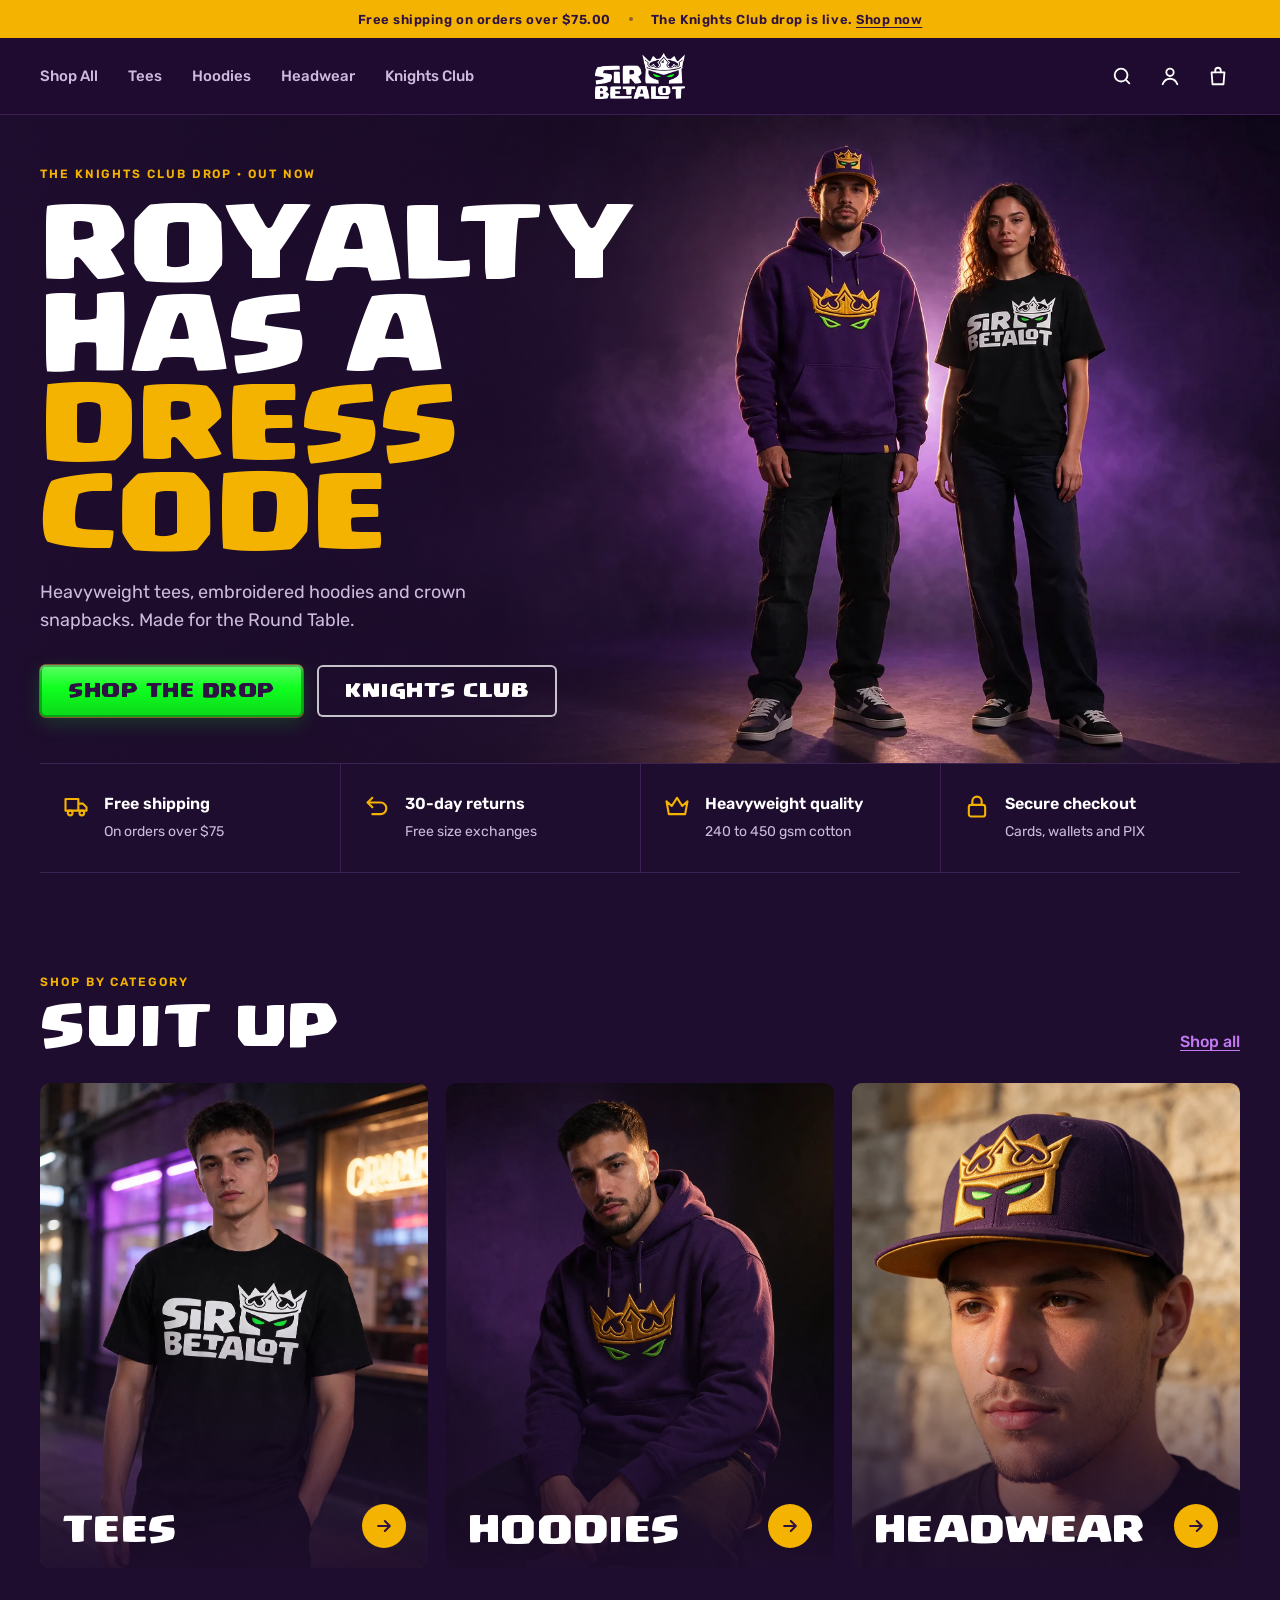
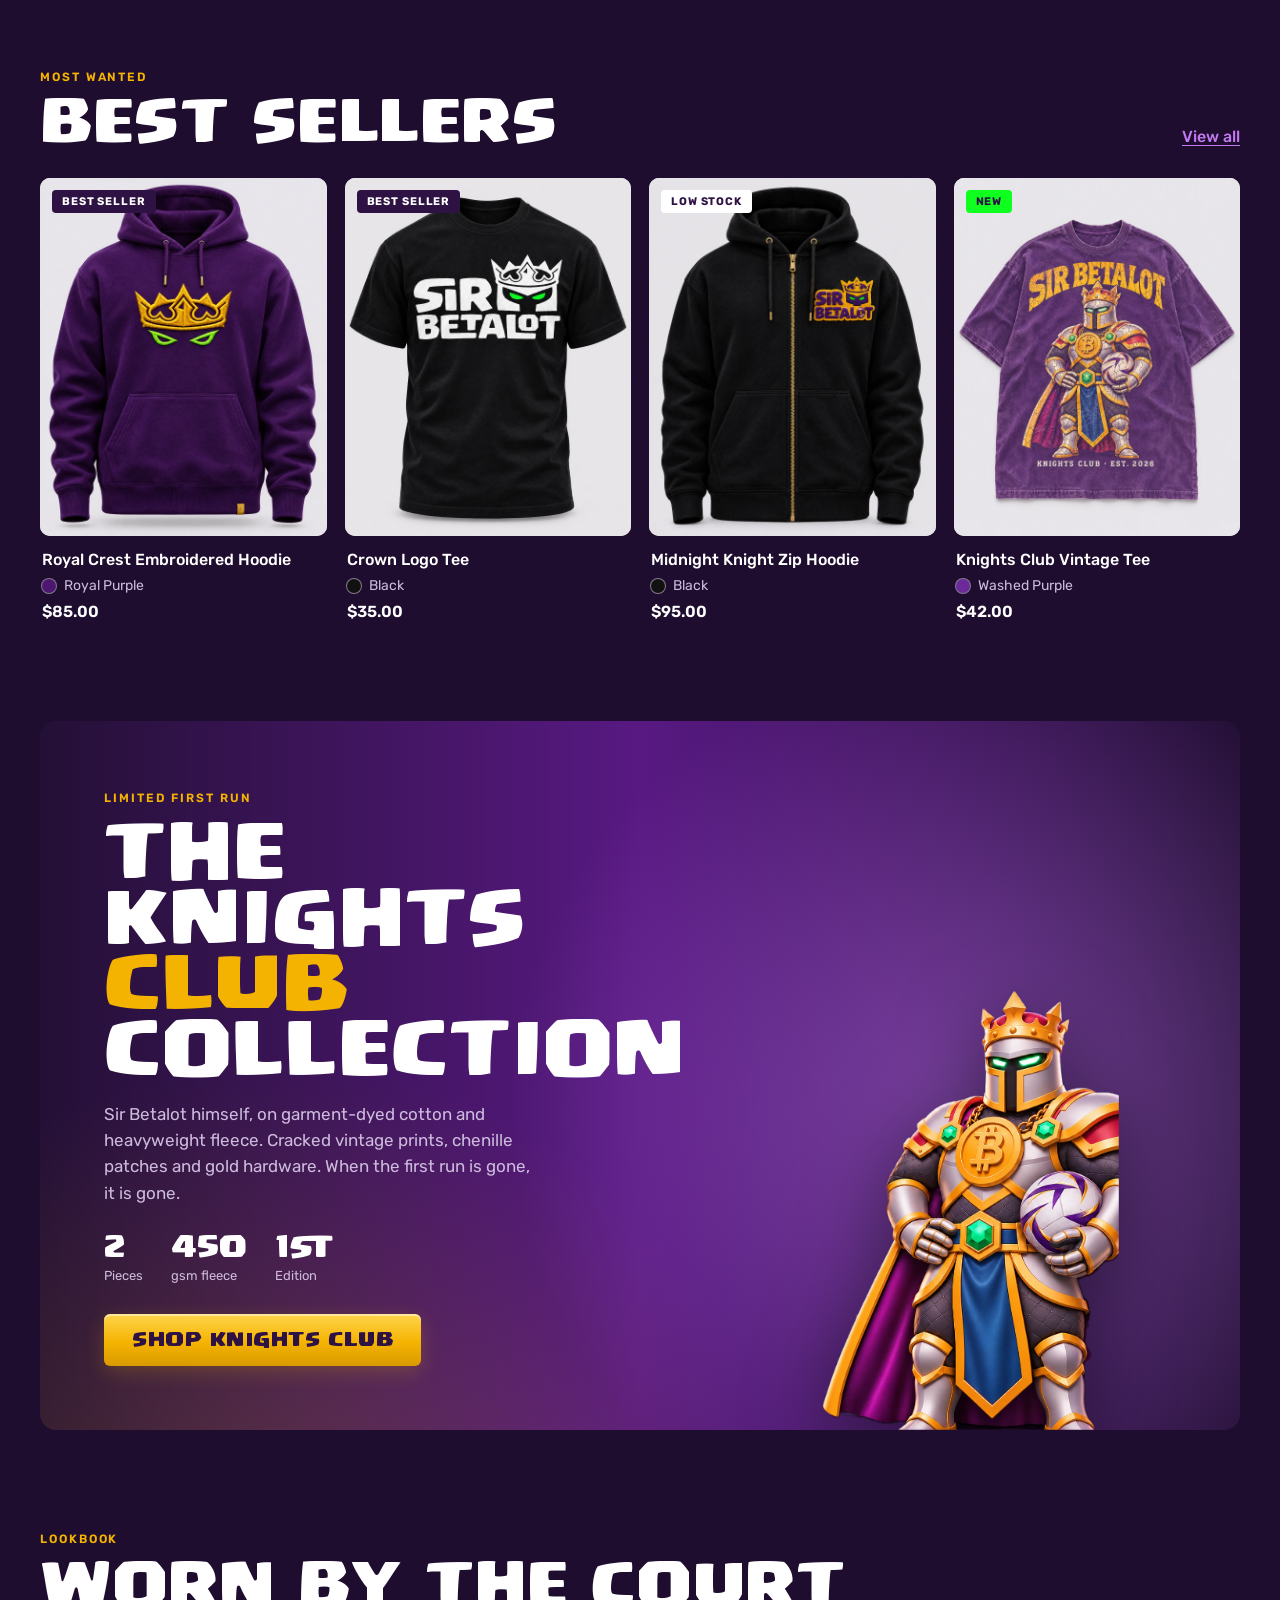
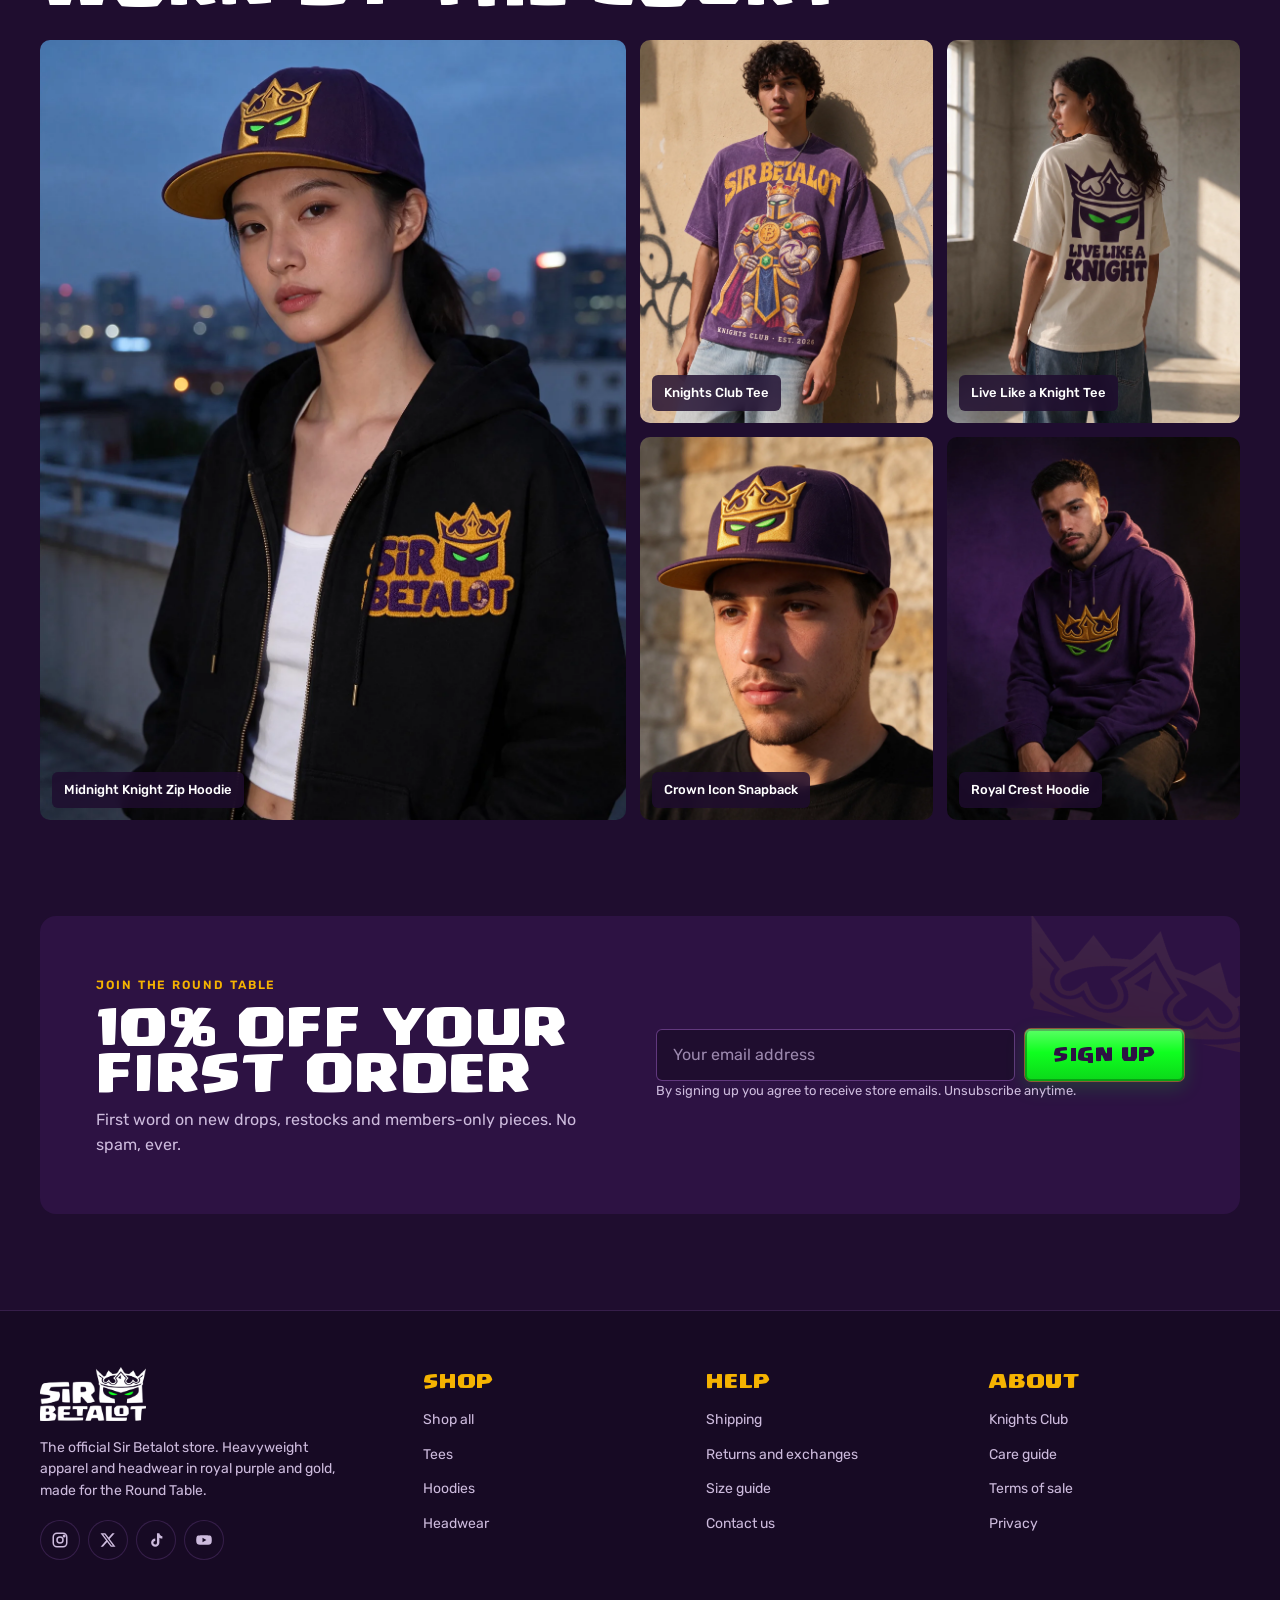
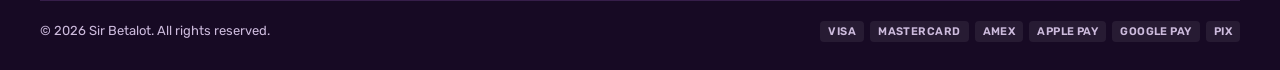
==== commit 1eeb301f: "Sir Betalot official merch store Static HTML/CSS/JS store: 3 tees, 2 hoodies, snapback. Home, shop w" ====
--- a/index.html
+++ b/index.html
@@ -1,13 +1,13 @@
 <!doctype html>
-<html lang="pt-BR">
+<html lang="en">
 <head>
   <meta charset="utf-8">
   <meta name="viewport" content="width=device-width, initial-scale=1">
-  <title>Sir Betalot Loja Oficial | Camisetas, Moletons e Bonés</title>
-  <meta name="description" content="A loja oficial Sir Betalot. Camisetas, moletons e bonés pesados em roxo real e dourado.">
+  <title>Sir Betalot Official Store | Tees, Hoodies and Headwear</title>
+  <meta name="description" content="The official Sir Betalot store. Heavyweight tees, hoodies and snapbacks in royal purple and gold.">
   <meta name="theme-color" content="#1F0D2F">
-  <meta property="og:title" content="Sir Betalot Loja Oficial">
-  <meta property="og:description" content="Realeza tem dress code. Conheça o drop Knights Club.">
+  <meta property="og:title" content="Sir Betalot Official Store">
+  <meta property="og:description" content="Royalty has a dress code. Shop the Knights Club drop.">
   <meta property="og:image" content="assets/img/products/hero.webp">
   <link rel="icon" href="assets/img/brand/favicon.png">
   <link rel="preload" href="assets/fonts/YouBlockheadCaps.woff2" as="font" type="font/woff2" crossorigin>
@@ -17,39 +17,39 @@
 <body data-page="home">
   <main id="main">
     <section class="hero" aria-labelledby="hero-title">
-      <div class="hero-media"><img src="assets/img/products/hero.webp" data-i18n-alt="home.heroAlt" alt="Duas pessoas vestindo o Moletom Royal Crest, o Boné Crown Icon e a Camiseta Crown Logo" width="2400" height="1022"></div>
+      <div class="hero-media"><img src="assets/img/products/hero.webp" alt="Two people wearing the Royal Crest hoodie, Crown Icon snapback and Crown Logo tee" width="2400" height="1029"></div>
       <div class="wrap">
         <div class="hero-copy">
-          <span class="eyebrow" data-i18n="home.eyebrow">O drop Knights Club &middot; Já disponível</span>
-          <h1 class="display" id="hero-title" data-i18n="home.h1">Realeza tem <span class="gold">dress code</span></h1>
-          <p data-i18n="home.sub">Camisetas pesadas, moletons bordados e bonés com coroa. Feitos para a Távola Redonda.</p>
+          <span class="eyebrow">The Knights Club drop &middot; Out now</span>
+          <h1 class="display" id="hero-title">Royalty has a <span class="gold">dress code</span></h1>
+          <p>Heavyweight tees, embroidered hoodies and crown snapbacks. Made for the Round Table.</p>
           <div class="hero-ctas">
-            <a class="btn btn-primary" href="shop.html" data-i18n="home.ctaShop">Comprar o drop</a>
-            <a class="btn btn-ghost" href="#knights-club" data-i18n="home.ctaClub">Knights Club</a>
+            <a class="btn btn-primary" href="shop.html">Shop the drop</a>
+            <a class="btn btn-ghost" href="#knights-club">Knights Club</a>
           </div>
         </div>
       </div>
     </section>
 
     <div class="wrap">
-      <div class="props" data-i18n-aria="home.props" aria-label="Vantagens da loja">
-        <div class="prop"><span data-icon="truck"></span><div><strong data-i18n="home.p1t">Frete grátis</strong><span data-i18n="home.p1s" data-i18n-vars='{"amt":75}'>Em pedidos acima de US$ 75,00</span></div></div>
-        <div class="prop"><span data-icon="returns"></span><div><strong data-i18n="home.p2t">Devoluções em 30 dias</strong><span data-i18n="home.p2s">Troca de tamanho grátis</span></div></div>
-        <div class="prop"><span data-icon="crown"></span><div><strong data-i18n="home.p3t">Qualidade premium</strong><span data-i18n="home.p3s">Algodão de 240 a 450 g/m²</span></div></div>
-        <div class="prop"><span data-icon="lock"></span><div><strong data-i18n="home.p4t">Checkout seguro</strong><span data-i18n="home.p4s">Cartões, carteiras digitais e PIX</span></div></div>
+      <div class="props" aria-label="Store benefits">
+        <div class="prop"><span data-icon="truck"></span><div><strong>Free shipping</strong><span>On orders over $75</span></div></div>
+        <div class="prop"><span data-icon="returns"></span><div><strong>30-day returns</strong><span>Free size exchanges</span></div></div>
+        <div class="prop"><span data-icon="crown"></span><div><strong>Heavyweight quality</strong><span>240 to 450 gsm cotton</span></div></div>
+        <div class="prop"><span data-icon="lock"></span><div><strong>Secure checkout</strong><span>Cards, wallets and PIX</span></div></div>
       </div>
     </div>
 
     <section class="section" aria-labelledby="cats-title">
       <div class="wrap">
         <div class="section-head">
-          <div><span class="eyebrow" data-i18n="home.catsEyebrow">Compre por categoria</span><h2 class="display" id="cats-title" data-i18n="home.catsTitle">Vista-se</h2></div>
-          <a class="link" href="shop.html" data-i18n="home.shopAll">Ver tudo</a>
+          <div><span class="eyebrow">Shop by category</span><h2 class="display" id="cats-title">Suit up</h2></div>
+          <a class="link" href="shop.html">Shop all</a>
         </div>
         <div class="cats">
-          <a class="cat" href="shop.html?c=tees"><img src="assets/img/products/crown-logo-tee-model.webp" alt="" loading="lazy" width="900" height="1200"><div class="cat-label"><h3 class="display" data-i18n="nav.tees">Camisetas</h3><span class="arrow" data-icon="arrow"></span></div></a>
-          <a class="cat" href="shop.html?c=hoodies"><img src="assets/img/products/royal-crest-hoodie-model.webp" alt="" loading="lazy" width="900" height="1200"><div class="cat-label"><h3 class="display" data-i18n="nav.hoodies">Moletons</h3><span class="arrow" data-icon="arrow"></span></div></a>
-          <a class="cat" href="shop.html?c=headwear"><img src="assets/img/products/crown-snapback-model.webp" alt="" loading="lazy" width="900" height="1200" style="object-position:50% 30%"><div class="cat-label"><h3 class="display" data-i18n="nav.headwear">Bonés</h3><span class="arrow" data-icon="arrow"></span></div></a>
+          <a class="cat" href="shop.html?c=tees"><img src="assets/img/products/crown-logo-tee-model.webp" alt="" loading="lazy" width="900" height="1200"><div class="cat-label"><h3 class="display">Tees</h3><span class="arrow" data-icon="arrow"></span></div></a>
+          <a class="cat" href="shop.html?c=hoodies"><img src="assets/img/products/royal-crest-hoodie-model.webp" alt="" loading="lazy" width="900" height="1200"><div class="cat-label"><h3 class="display">Hoodies</h3><span class="arrow" data-icon="arrow"></span></div></a>
+          <a class="cat" href="shop.html?c=headwear"><img src="assets/img/products/crown-snapback-model.webp" alt="" loading="lazy" width="900" height="1200" style="object-position:50% 30%"><div class="cat-label"><h3 class="display">Headwear</h3><span class="arrow" data-icon="arrow"></span></div></a>
         </div>
       </div>
     </section>
@@ -57,8 +57,8 @@
     <section class="section" style="padding-top:0" aria-labelledby="best-title">
       <div class="wrap">
         <div class="section-head">
-          <div><span class="eyebrow" data-i18n="home.bestEyebrow">Os mais desejados</span><h2 class="display" id="best-title" data-i18n="home.bestTitle">Mais vendidos</h2></div>
-          <a class="link" href="shop.html" data-i18n="home.viewAll">Ver todos</a>
+          <div><span class="eyebrow">Most wanted</span><h2 class="display" id="best-title">Best sellers</h2></div>
+          <a class="link" href="shop.html">View all</a>
         </div>
         <div class="grid" id="best"></div>
       </div>
@@ -68,17 +68,17 @@
       <div class="wrap">
         <div class="feature">
           <div class="feature-copy">
-            <span class="eyebrow" data-i18n="home.clubEyebrow">Primeira tiragem limitada</span>
-            <h2 class="display" id="club-title" data-i18n="home.clubTitle">A coleção Knights <span>Club</span></h2>
-            <p data-i18n="home.clubBody">O próprio Sir Betalot, em algodão tingido peça a peça e moletom pesado. Estampas vintage craqueladas, patches de chenille e metais dourados. Quando a primeira tiragem acabar, acabou.</p>
+            <span class="eyebrow">Limited first run</span>
+            <h2 class="display" id="club-title">The Knights <span>Club</span> collection</h2>
+            <p>Sir Betalot himself, on garment-dyed cotton and heavyweight fleece. Cracked vintage prints, chenille patches and gold hardware. When the first run is gone, it is gone.</p>
             <ul class="feature-stats">
-              <li><strong>2</strong><span data-i18n="home.stat1">Peças</span></li>
-              <li><strong>450</strong><span data-i18n="home.stat2">g/m² de moletom</span></li>
-              <li><strong data-i18n="home.stat3n">1ª</strong><span data-i18n="home.stat3">Edição</span></li>
+              <li><strong>2</strong>Pieces</li>
+              <li><strong>450</strong>gsm fleece</li>
+              <li><strong>1st</strong>Edition</li>
             </ul>
-            <a class="btn btn-gold" href="product.html?p=knights-club-vintage-tee" data-i18n="home.clubCta">Comprar Knights Club</a>
+            <a class="btn btn-gold" href="product.html?p=knights-club-vintage-tee">Shop Knights Club</a>
           </div>
-          <div class="feature-art"><img src="assets/img/brand/knight-stand.webp" data-i18n-alt="home.clubAlt" alt="Sir Betalot, o cavaleiro coroado" loading="lazy" width="760" height="1127"></div>
+          <div class="feature-art"><img src="assets/img/brand/knight-stand.webp" alt="Sir Betalot, the crowned knight" loading="lazy" width="760" height="1127"></div>
         </div>
       </div>
     </section>
@@ -86,14 +86,14 @@
     <section class="section" style="padding-top:0" aria-labelledby="look-title">
       <div class="wrap">
         <div class="section-head">
-          <div><span class="eyebrow" data-i18n="home.lookEyebrow">Lookbook</span><h2 class="display" id="look-title" data-i18n="home.lookTitle">Vestido pela corte</h2></div>
+          <div><span class="eyebrow">Lookbook</span><h2 class="display" id="look-title">Worn by the court</h2></div>
         </div>
         <div class="lookbook">
-          <a href="product.html?p=midnight-knight-zip-hoodie"><img src="assets/img/products/midnight-zip-hoodie-model.webp" alt="" loading="lazy" width="900" height="1200"><span class="tag" data-product-name="midnight-knight-zip-hoodie">Moletom com Zíper Midnight Knight</span></a>
-          <a href="product.html?p=knights-club-vintage-tee"><img src="assets/img/products/knights-club-tee-model.webp" alt="" loading="lazy" width="900" height="1200"><span class="tag" data-product-name="knights-club-vintage-tee">Camiseta Vintage Knights Club</span></a>
-          <a href="product.html?p=live-like-a-knight-tee"><img src="assets/img/products/live-like-a-knight-tee-model.webp" alt="" loading="lazy" width="900" height="1200"><span class="tag" data-product-name="live-like-a-knight-tee">Camiseta Oversized Live Like a Knight</span></a>
-          <a href="product.html?p=crown-icon-snapback"><img src="assets/img/products/crown-snapback-model.webp" alt="" loading="lazy" width="900" height="1200" style="object-position:50% 25%"><span class="tag" data-product-name="crown-icon-snapback">Boné Snapback Crown Icon</span></a>
-          <a href="product.html?p=royal-crest-hoodie"><img src="assets/img/products/royal-crest-hoodie-model.webp" alt="" loading="lazy" width="900" height="1200"><span class="tag" data-product-name="royal-crest-hoodie">Moletom Bordado Royal Crest</span></a>
+          <a href="product.html?p=midnight-knight-zip-hoodie"><img src="assets/img/products/midnight-zip-hoodie-model.webp" alt="Midnight Knight Zip Hoodie and Crown Icon Snapback on a rooftop" loading="lazy" width="900" height="1200"><span class="tag">Midnight Knight Zip Hoodie</span></a>
+          <a href="product.html?p=knights-club-vintage-tee"><img src="assets/img/products/knights-club-tee-model.webp" alt="Knights Club Vintage Tee" loading="lazy" width="900" height="1200"><span class="tag">Knights Club Tee</span></a>
+          <a href="product.html?p=live-like-a-knight-tee"><img src="assets/img/products/live-like-a-knight-tee-model.webp" alt="Live Like a Knight Oversized Tee, back print" loading="lazy" width="900" height="1200"><span class="tag">Live Like a Knight Tee</span></a>
+          <a href="product.html?p=crown-icon-snapback"><img src="assets/img/products/crown-snapback-model.webp" alt="Crown Icon Snapback" loading="lazy" width="900" height="1200" style="object-position:50% 25%"><span class="tag">Crown Icon Snapback</span></a>
+          <a href="product.html?p=royal-crest-hoodie"><img src="assets/img/products/royal-crest-hoodie-model.webp" alt="Royal Crest Embroidered Hoodie" loading="lazy" width="900" height="1200"><span class="tag">Royal Crest Hoodie</span></a>
         </div>
       </div>
     </section>
@@ -102,23 +102,22 @@
       <div class="wrap">
         <div class="newsletter">
           <div>
-            <span class="eyebrow" data-i18n="home.nlEyebrow">Junte-se à Távola Redonda</span>
-            <h2 class="display" id="nl-title" data-i18n="home.nlTitle">10% off na primeira compra</h2>
-            <p data-i18n="home.nlBody">Novidades em primeira mão sobre drops, reposições e peças exclusivas para membros. Sem spam.</p>
+            <span class="eyebrow">Join the Round Table</span>
+            <h2 class="display" id="nl-title">10% off your first order</h2>
+            <p>First word on new drops, restocks and members-only pieces. No spam, ever.</p>
           </div>
           <form id="newsletter" novalidate>
             <div class="field-row">
-              <label class="sr-only" for="nl-email" data-i18n="home.nlLabel">Endereço de e-mail</label>
-              <input class="input" id="nl-email" type="email" data-i18n-placeholder="home.nlPlaceholder" placeholder="Seu e-mail" autocomplete="email" required>
-              <button class="btn btn-primary" type="submit" data-i18n="home.nlBtn">Cadastrar</button>
+              <label class="sr-only" for="nl-email">Email address</label>
+              <input class="input" id="nl-email" type="email" placeholder="Your email address" autocomplete="email" required>
+              <button class="btn btn-primary" type="submit">Sign up</button>
             </div>
-            <p class="form-note" id="nl-note" aria-live="polite" data-i18n="home.nlNote">Ao se cadastrar, você aceita receber e-mails da loja. Cancele quando quiser.</p>
+            <p class="form-note" id="nl-note" aria-live="polite">By signing up you agree to receive store emails. Unsubscribe anytime.</p>
           </form>
         </div>
       </div>
     </section>
   </main>
-  <script src="assets/js/i18n.js"></script>
   <script src="assets/js/products.js"></script>
   <script src="assets/js/store.js"></script>
   <script>document.querySelectorAll("[data-icon]").forEach(function (el) { el.outerHTML = el.className ? '<span class="' + el.className + '">' + window.SBA_ICON[el.dataset.icon] + '</span>' : window.SBA_ICON[el.dataset.icon]; });</script>
--- a/assets/css/store.css
+++ b/assets/css/store.css
@@ -106,13 +106,11 @@
 .icon-btn svg { width: 22px; height: 22px; }
 .cart-count { position: absolute; top: 4px; right: 2px; min-width: 19px; height: 19px; padding: 0 5px; border-radius: 10px; background: var(--sba-green); color: var(--sba-ink); font: 700 11px/19px var(--font-body); text-align: center; }
 .cart-count[hidden] { display: none; }
-.mobile-left { display: none; }
-.lang-mini { min-width: 44px; min-height: 44px; border-radius: 50%; font: 600 13px/1 var(--font-body); letter-spacing: .06em; color: var(--muted); }
-.lang-mini:hover { color: var(--text); background: rgba(255,255,255,.08); }
+.menu-btn { display: none; }
 @media (max-width: 1024px) {
   .site-header .wrap { grid-template-columns: 1fr auto 1fr; height: 64px; }
   .nav { display: none; }
-  .mobile-left { display: flex; align-items: center; justify-self: start; }
+  .menu-btn { display: grid; justify-self: start; }
   [data-account] { display: none; }
   .brand img { height: 38px; }
 }
@@ -123,23 +121,14 @@
 .mobile-nav .panel a { font: 400 26px/1 var(--font-display); text-transform: uppercase; padding: 14px 4px; border-bottom: 1px solid var(--line); }
 @keyframes slideL { from { transform: translateX(-100%); } to { transform: none; } }
 
-/* Language toggle (PT / EN) */
-.lang { display: inline-flex; align-items: center; padding: 3px; border-radius: 999px; box-shadow: inset 0 0 0 1px rgba(194,121,242,.4); margin-right: 6px; align-self: center; }
-.lang button { min-width: 38px; min-height: 30px; padding: 0 10px; border-radius: 999px; font: 600 12px/1 var(--font-body); letter-spacing: .08em; color: var(--muted); transition: background .15s, color .15s; }
-.lang button:hover { color: var(--text); }
-.lang button[aria-pressed="true"] { background: var(--sba-gold); color: var(--sba-ink); }
-.mobile-lang { display: flex; align-items: center; justify-content: space-between; margin-top: 18px; padding: 8px 4px; color: var(--muted); font-size: 14px; }
-.mobile-lang .lang button { min-height: 38px; min-width: 48px; font-size: 14px; }
-@media (max-width: 1024px) { .lang-header { display: none; } }
-
 /* ---------- Hero ---------- */
 .hero { position: relative; overflow: hidden; background: var(--sba-night); }
 .hero-media { position: absolute; inset: 0; }
 .hero-media img { width: 100%; height: 100%; object-fit: cover; object-position: 70% 30%; }
 .hero::after { content: ""; position: absolute; inset: 0; background: linear-gradient(90deg, rgba(31,13,47,.96) 0%, rgba(31,13,47,.78) 34%, rgba(31,13,47,0) 62%); }
-.hero .wrap { position: relative; z-index: 1; padding-top: 48px; padding-bottom: 48px; min-height: clamp(520px, 72vh, 720px); display: flex; flex-direction: column; justify-content: center; }
-.hero-copy { max-width: 640px; }
-.hero h1 { font-size: clamp(44px, 6.4vw, 96px); margin: 16px 0 18px; }
+.hero .wrap { position: relative; z-index: 1; min-height: clamp(520px, 72vh, 720px); display: flex; flex-direction: column; justify-content: center; }
+.hero-copy { max-width: 560px; }
+.hero h1 { font-size: clamp(48px, 7.4vw, 104px); margin: 16px 0 18px; }
 .hero h1 .gold { color: var(--sba-gold); }
 .hero p { font-size: 18px; color: var(--muted); max-width: 440px; margin: 0 0 30px; }
 .hero-ctas { display: flex; gap: 14px; flex-wrap: wrap; }
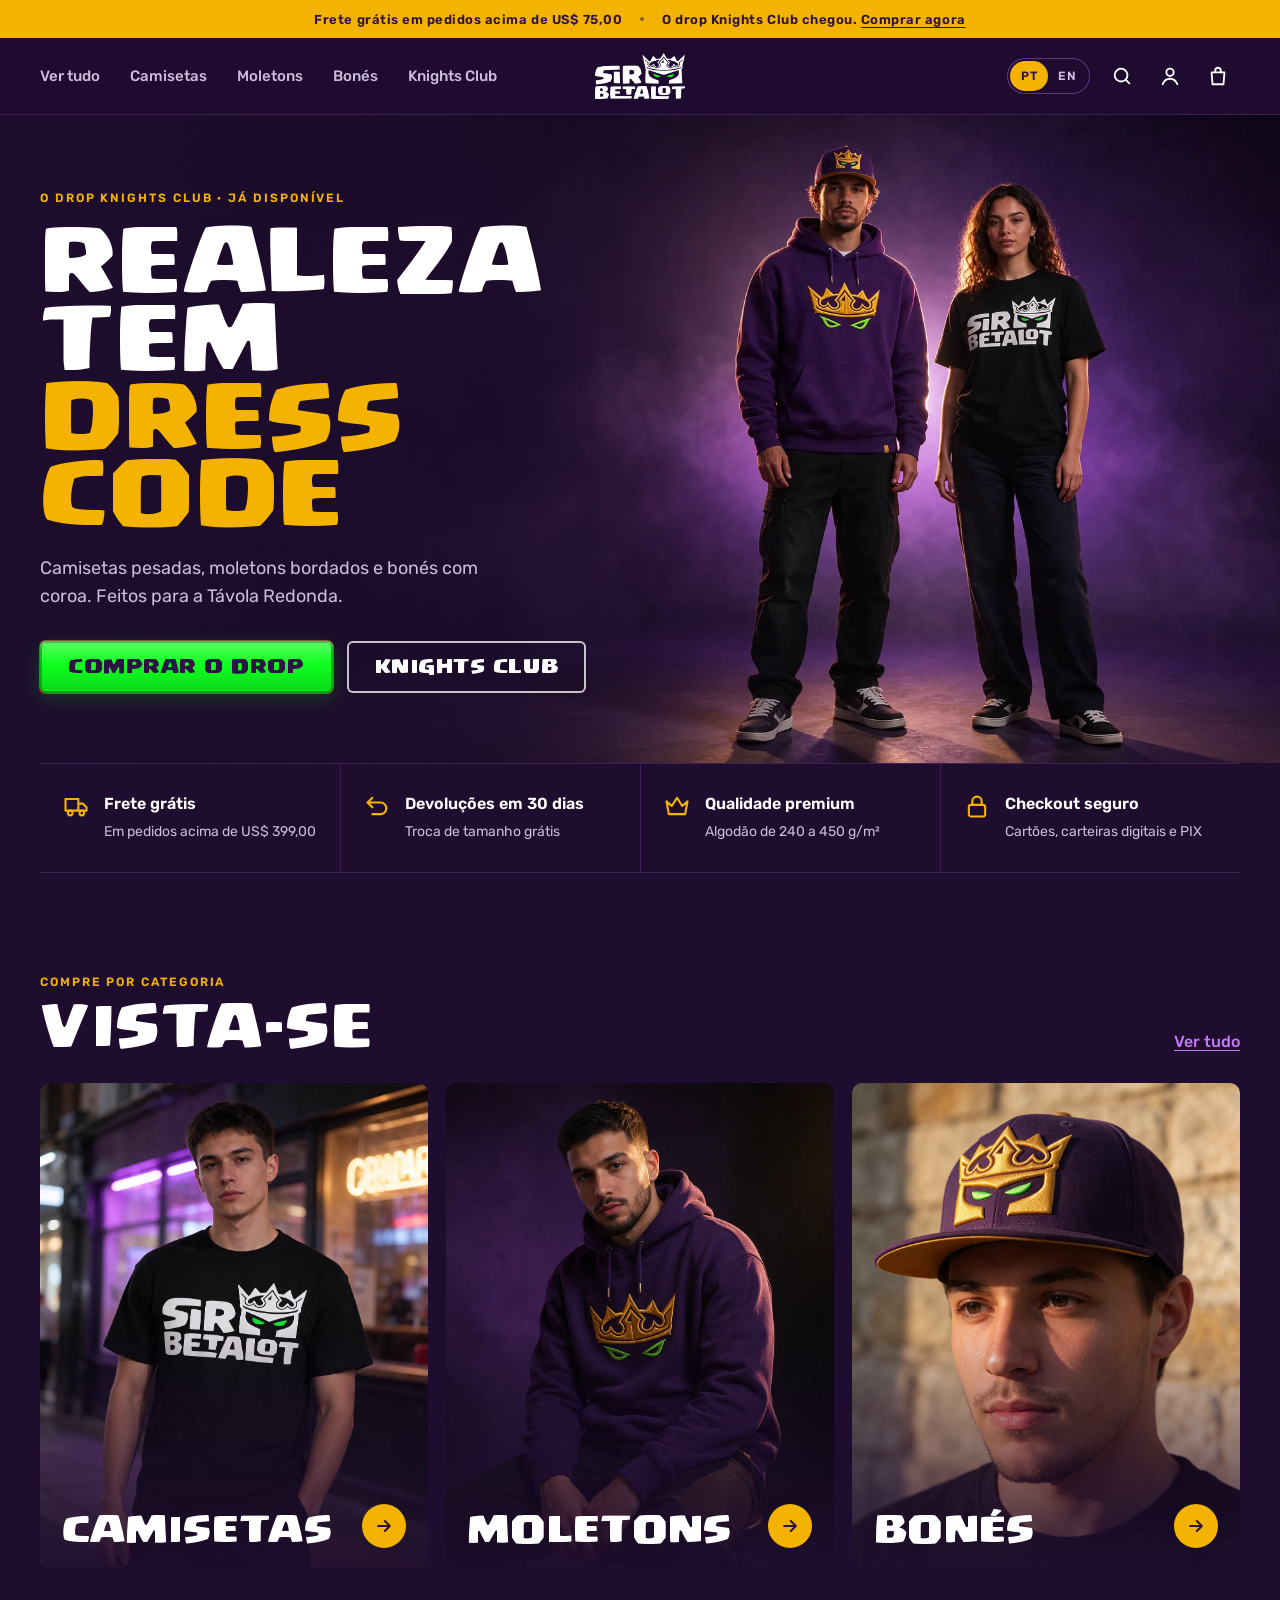
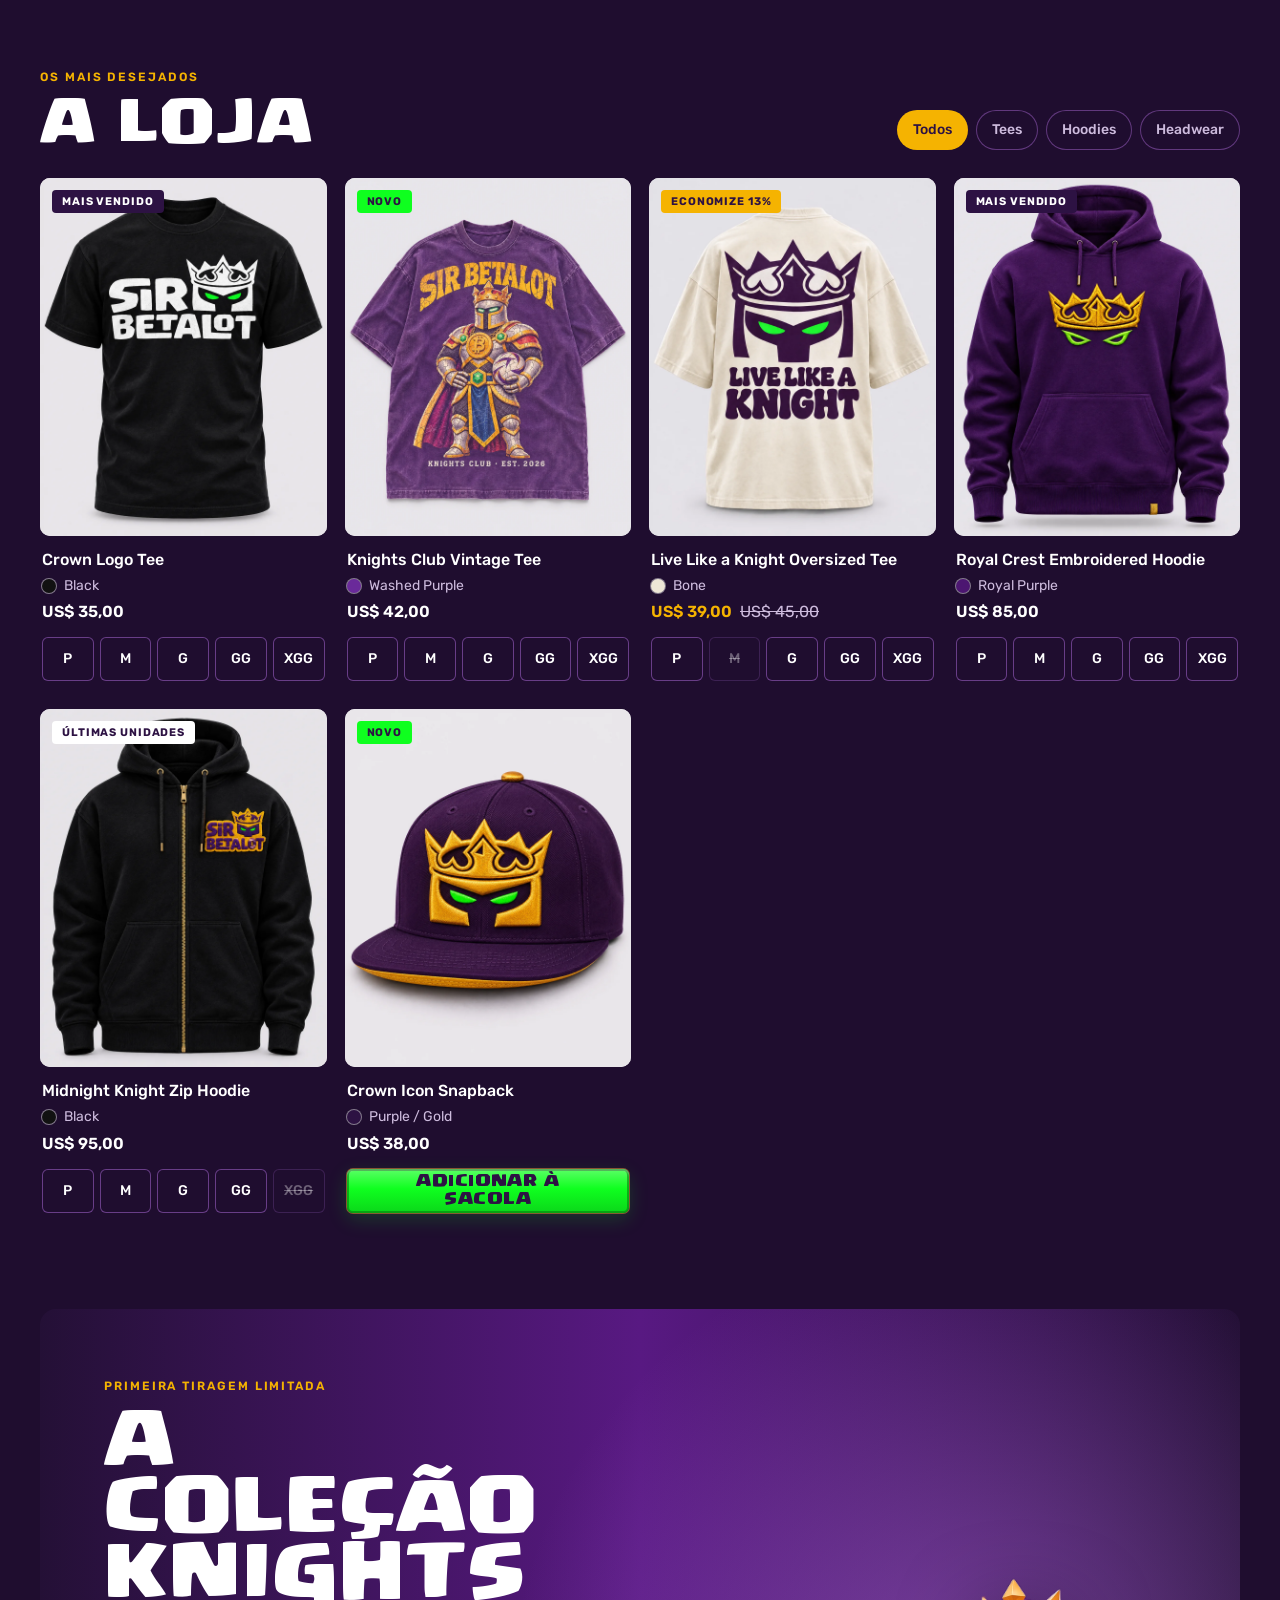
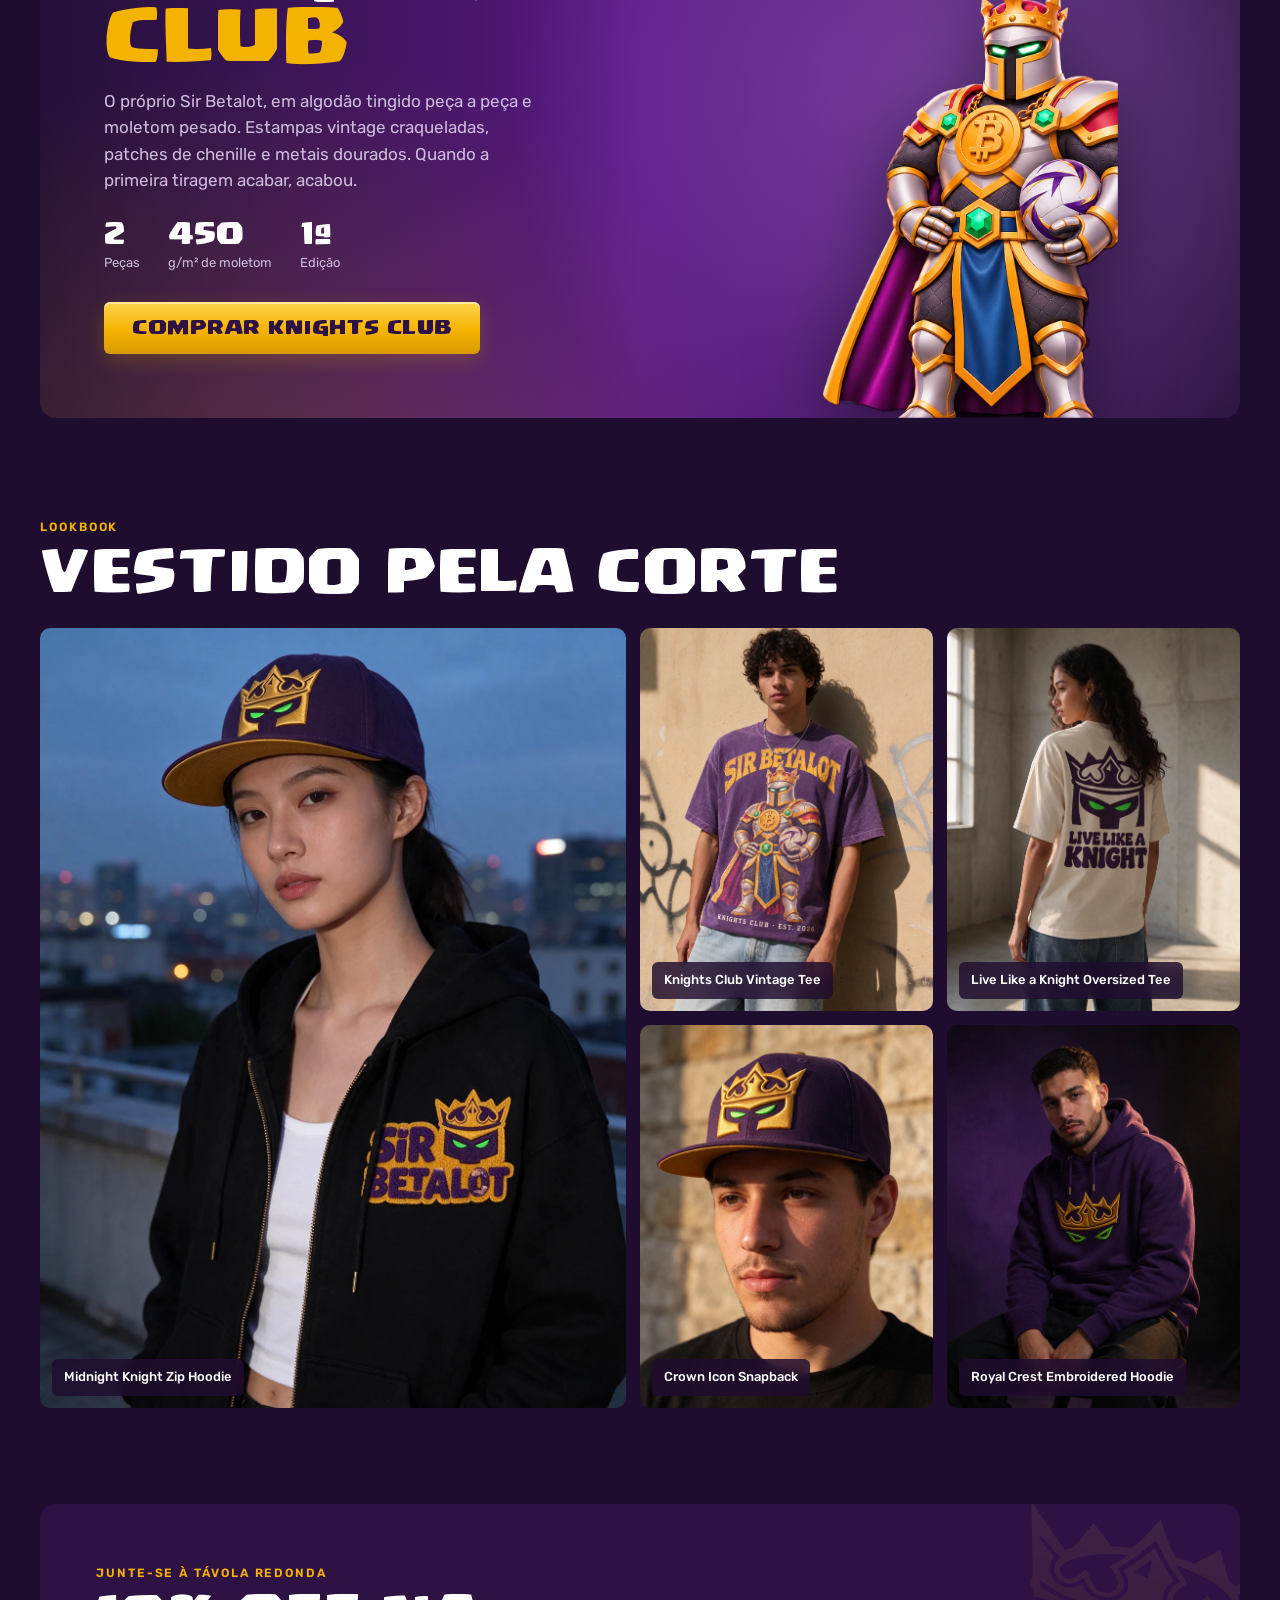
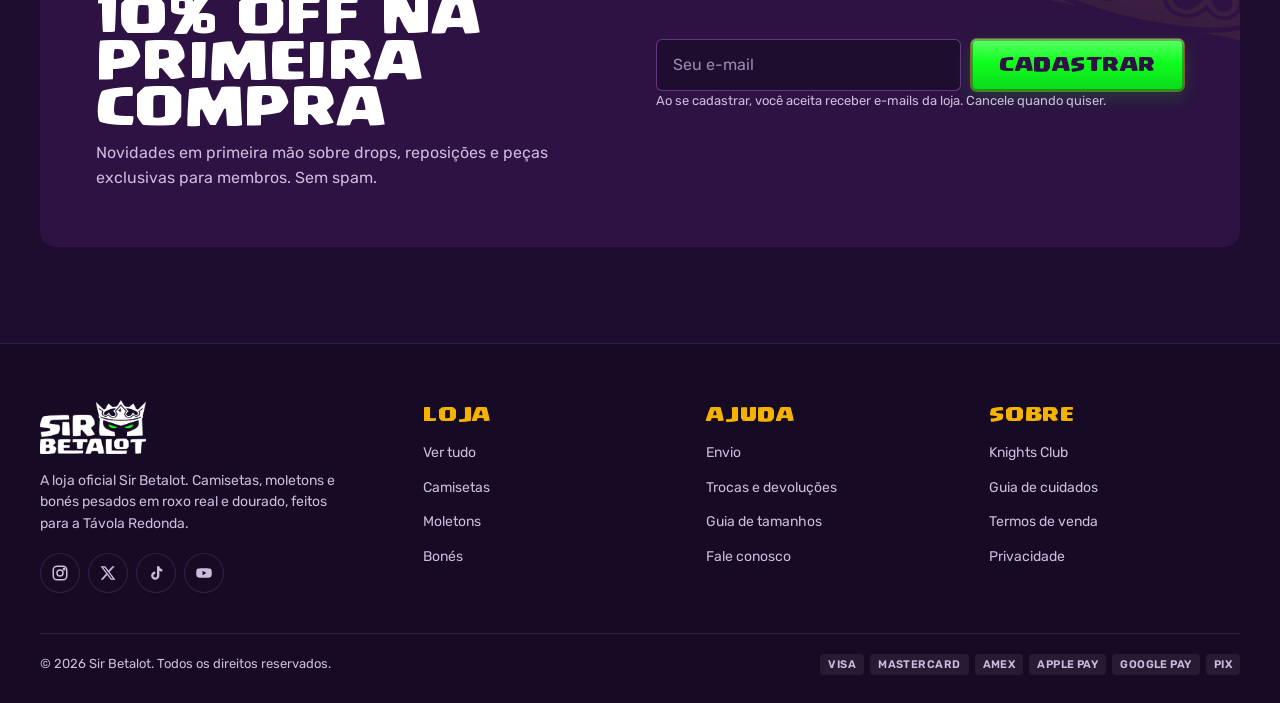
==== commit 25595789: "One-page store: remove shop and product pages, remove cloaking script The whole catalogue now sits o" ====
--- a/index.html
+++ b/index.html
@@ -1,13 +1,13 @@
 <!doctype html>
-<html lang="en">
+<html lang="pt-BR">
 <head>
   <meta charset="utf-8">
   <meta name="viewport" content="width=device-width, initial-scale=1">
-  <title>Sir Betalot Official Store | Tees, Hoodies and Headwear</title>
-  <meta name="description" content="The official Sir Betalot store. Heavyweight tees, hoodies and snapbacks in royal purple and gold.">
+  <title>Sir Betalot Loja Oficial | Camisetas, Moletons e Bonés</title>
+  <meta name="description" content="A loja oficial Sir Betalot. Camisetas, moletons e bonés pesados em roxo real e dourado.">
   <meta name="theme-color" content="#1F0D2F">
-  <meta property="og:title" content="Sir Betalot Official Store">
-  <meta property="og:description" content="Royalty has a dress code. Shop the Knights Club drop.">
+  <meta property="og:title" content="Sir Betalot Loja Oficial">
+  <meta property="og:description" content="Realeza tem dress code. Conheça o drop Knights Club.">
   <meta property="og:image" content="assets/img/products/hero.webp">
   <link rel="icon" href="assets/img/brand/favicon.png">
   <link rel="preload" href="assets/fonts/YouBlockheadCaps.woff2" as="font" type="font/woff2" crossorigin>
@@ -17,48 +17,48 @@
 <body data-page="home">
   <main id="main">
     <section class="hero" aria-labelledby="hero-title">
-      <div class="hero-media"><img src="assets/img/products/hero.webp" alt="Two people wearing the Royal Crest hoodie, Crown Icon snapback and Crown Logo tee" width="2400" height="1029"></div>
+      <div class="hero-media"><img src="assets/img/products/hero.webp" data-i18n-alt="home.heroAlt" alt="Duas pessoas vestindo o Moletom Royal Crest, o Boné Crown Icon e a Camiseta Crown Logo" width="2400" height="1022"></div>
       <div class="wrap">
         <div class="hero-copy">
-          <span class="eyebrow">The Knights Club drop &middot; Out now</span>
-          <h1 class="display" id="hero-title">Royalty has a <span class="gold">dress code</span></h1>
-          <p>Heavyweight tees, embroidered hoodies and crown snapbacks. Made for the Round Table.</p>
+          <span class="eyebrow" data-i18n="home.eyebrow">O drop Knights Club &middot; Já disponível</span>
+          <h1 class="display" id="hero-title" data-i18n="home.h1">Realeza tem <span class="gold">dress code</span></h1>
+          <p data-i18n="home.sub">Camisetas pesadas, moletons bordados e bonés com coroa. Feitos para a Távola Redonda.</p>
           <div class="hero-ctas">
-            <a class="btn btn-primary" href="shop.html">Shop the drop</a>
-            <a class="btn btn-ghost" href="#knights-club">Knights Club</a>
+            <a class="btn btn-primary" href="#shop" data-i18n="home.ctaShop">Comprar o drop</a>
+            <a class="btn btn-ghost" href="#knights-club" data-i18n="home.ctaClub">Knights Club</a>
           </div>
         </div>
       </div>
     </section>
 
     <div class="wrap">
-      <div class="props" aria-label="Store benefits">
-        <div class="prop"><span data-icon="truck"></span><div><strong>Free shipping</strong><span>On orders over $75</span></div></div>
-        <div class="prop"><span data-icon="returns"></span><div><strong>30-day returns</strong><span>Free size exchanges</span></div></div>
-        <div class="prop"><span data-icon="crown"></span><div><strong>Heavyweight quality</strong><span>240 to 450 gsm cotton</span></div></div>
-        <div class="prop"><span data-icon="lock"></span><div><strong>Secure checkout</strong><span>Cards, wallets and PIX</span></div></div>
+      <div class="props" data-i18n-aria="home.props" aria-label="Vantagens da loja">
+        <div class="prop"><span data-icon="truck"></span><div><strong data-i18n="home.p1t">Frete grátis</strong><span data-i18n="home.p1s" data-i18n-vars='{"amt":399}'>Em pedidos acima de R$ 399,00</span></div></div>
+        <div class="prop"><span data-icon="returns"></span><div><strong data-i18n="home.p2t">Devoluções em 30 dias</strong><span data-i18n="home.p2s">Troca de tamanho grátis</span></div></div>
+        <div class="prop"><span data-icon="crown"></span><div><strong data-i18n="home.p3t">Qualidade premium</strong><span data-i18n="home.p3s">Algodão de 240 a 450 g/m²</span></div></div>
+        <div class="prop"><span data-icon="lock"></span><div><strong data-i18n="home.p4t">Checkout seguro</strong><span data-i18n="home.p4s">Cartões, carteiras digitais e PIX</span></div></div>
       </div>
     </div>
 
     <section class="section" aria-labelledby="cats-title">
       <div class="wrap">
         <div class="section-head">
-          <div><span class="eyebrow">Shop by category</span><h2 class="display" id="cats-title">Suit up</h2></div>
-          <a class="link" href="shop.html">Shop all</a>
+          <div><span class="eyebrow" data-i18n="home.catsEyebrow">Compre por categoria</span><h2 class="display" id="cats-title" data-i18n="home.catsTitle">Vista-se</h2></div>
+          <a class="link" href="#shop" data-i18n="home.shopAll">Ver tudo</a>
         </div>
         <div class="cats">
-          <a class="cat" href="shop.html?c=tees"><img src="assets/img/products/crown-logo-tee-model.webp" alt="" loading="lazy" width="900" height="1200"><div class="cat-label"><h3 class="display">Tees</h3><span class="arrow" data-icon="arrow"></span></div></a>
-          <a class="cat" href="shop.html?c=hoodies"><img src="assets/img/products/royal-crest-hoodie-model.webp" alt="" loading="lazy" width="900" height="1200"><div class="cat-label"><h3 class="display">Hoodies</h3><span class="arrow" data-icon="arrow"></span></div></a>
-          <a class="cat" href="shop.html?c=headwear"><img src="assets/img/products/crown-snapback-model.webp" alt="" loading="lazy" width="900" height="1200" style="object-position:50% 30%"><div class="cat-label"><h3 class="display">Headwear</h3><span class="arrow" data-icon="arrow"></span></div></a>
+          <a class="cat" href="#tees"><img src="assets/img/products/crown-logo-tee-model.webp" alt="" loading="lazy" width="900" height="1200"><div class="cat-label"><h3 class="display" data-i18n="nav.tees">Camisetas</h3><span class="arrow" data-icon="arrow"></span></div></a>
+          <a class="cat" href="#hoodies"><img src="assets/img/products/royal-crest-hoodie-model.webp" alt="" loading="lazy" width="900" height="1200"><div class="cat-label"><h3 class="display" data-i18n="nav.hoodies">Moletons</h3><span class="arrow" data-icon="arrow"></span></div></a>
+          <a class="cat" href="#headwear"><img src="assets/img/products/crown-snapback-model.webp" alt="" loading="lazy" width="900" height="1200" style="object-position:50% 30%"><div class="cat-label"><h3 class="display" data-i18n="nav.headwear">Bonés</h3><span class="arrow" data-icon="arrow"></span></div></a>
         </div>
       </div>
     </section>
 
-    <section class="section" style="padding-top:0" aria-labelledby="best-title">
+    <section class="section" style="padding-top:0" id="shop" aria-labelledby="best-title">
       <div class="wrap">
         <div class="section-head">
-          <div><span class="eyebrow">Most wanted</span><h2 class="display" id="best-title">Best sellers</h2></div>
-          <a class="link" href="shop.html">View all</a>
+          <div><span class="eyebrow" data-i18n="home.bestEyebrow">Os mais desejados</span><h2 class="display" id="best-title" data-i18n="home.shopTitle">A loja</h2></div>
+          <div class="chips" id="chips"></div>
         </div>
         <div class="grid" id="best"></div>
       </div>
@@ -68,17 +68,17 @@
       <div class="wrap">
         <div class="feature">
           <div class="feature-copy">
-            <span class="eyebrow">Limited first run</span>
-            <h2 class="display" id="club-title">The Knights <span>Club</span> collection</h2>
-            <p>Sir Betalot himself, on garment-dyed cotton and heavyweight fleece. Cracked vintage prints, chenille patches and gold hardware. When the first run is gone, it is gone.</p>
+            <span class="eyebrow" data-i18n="home.clubEyebrow">Primeira tiragem limitada</span>
+            <h2 class="display" id="club-title" data-i18n="home.clubTitle">A coleção Knights <span>Club</span></h2>
+            <p data-i18n="home.clubBody">O próprio Sir Betalot, em algodão tingido peça a peça e moletom pesado. Estampas vintage craqueladas, patches de chenille e metais dourados. Quando a primeira tiragem acabar, acabou.</p>
             <ul class="feature-stats">
-              <li><strong>2</strong>Pieces</li>
-              <li><strong>450</strong>gsm fleece</li>
-              <li><strong>1st</strong>Edition</li>
+              <li><strong>2</strong><span data-i18n="home.stat1">Peças</span></li>
+              <li><strong>450</strong><span data-i18n="home.stat2">g/m² de moletom</span></li>
+              <li><strong data-i18n="home.stat3n">1ª</strong><span data-i18n="home.stat3">Edição</span></li>
             </ul>
-            <a class="btn btn-gold" href="product.html?p=knights-club-vintage-tee">Shop Knights Club</a>
+            <a class="btn btn-gold" href="#p-knights-club-vintage-tee" data-i18n="home.clubCta">Comprar Knights Club</a>
           </div>
-          <div class="feature-art"><img src="assets/img/brand/knight-stand.webp" alt="Sir Betalot, the crowned knight" loading="lazy" width="760" height="1127"></div>
+          <div class="feature-art"><img src="assets/img/brand/knight-stand.webp" data-i18n-alt="home.clubAlt" alt="Sir Betalot, o cavaleiro coroado" loading="lazy" width="760" height="1127"></div>
         </div>
       </div>
     </section>
@@ -86,14 +86,14 @@
     <section class="section" style="padding-top:0" aria-labelledby="look-title">
       <div class="wrap">
         <div class="section-head">
-          <div><span class="eyebrow">Lookbook</span><h2 class="display" id="look-title">Worn by the court</h2></div>
+          <div><span class="eyebrow" data-i18n="home.lookEyebrow">Lookbook</span><h2 class="display" id="look-title" data-i18n="home.lookTitle">Vestido pela corte</h2></div>
         </div>
         <div class="lookbook">
-          <a href="product.html?p=midnight-knight-zip-hoodie"><img src="assets/img/products/midnight-zip-hoodie-model.webp" alt="Midnight Knight Zip Hoodie and Crown Icon Snapback on a rooftop" loading="lazy" width="900" height="1200"><span class="tag">Midnight Knight Zip Hoodie</span></a>
-          <a href="product.html?p=knights-club-vintage-tee"><img src="assets/img/products/knights-club-tee-model.webp" alt="Knights Club Vintage Tee" loading="lazy" width="900" height="1200"><span class="tag">Knights Club Tee</span></a>
-          <a href="product.html?p=live-like-a-knight-tee"><img src="assets/img/products/live-like-a-knight-tee-model.webp" alt="Live Like a Knight Oversized Tee, back print" loading="lazy" width="900" height="1200"><span class="tag">Live Like a Knight Tee</span></a>
-          <a href="product.html?p=crown-icon-snapback"><img src="assets/img/products/crown-snapback-model.webp" alt="Crown Icon Snapback" loading="lazy" width="900" height="1200" style="object-position:50% 25%"><span class="tag">Crown Icon Snapback</span></a>
-          <a href="product.html?p=royal-crest-hoodie"><img src="assets/img/products/royal-crest-hoodie-model.webp" alt="Royal Crest Embroidered Hoodie" loading="lazy" width="900" height="1200"><span class="tag">Royal Crest Hoodie</span></a>
+          <a href="#p-midnight-knight-zip-hoodie"><img src="assets/img/products/midnight-zip-hoodie-model.webp" alt="" loading="lazy" width="900" height="1200"><span class="tag" data-product-name="midnight-knight-zip-hoodie">Moletom com Zíper Midnight Knight</span></a>
+          <a href="#p-knights-club-vintage-tee"><img src="assets/img/products/knights-club-tee-model.webp" alt="" loading="lazy" width="900" height="1200"><span class="tag" data-product-name="knights-club-vintage-tee">Camiseta Vintage Knights Club</span></a>
+          <a href="#p-live-like-a-knight-tee"><img src="assets/img/products/live-like-a-knight-tee-model.webp" alt="" loading="lazy" width="900" height="1200"><span class="tag" data-product-name="live-like-a-knight-tee">Camiseta Oversized Live Like a Knight</span></a>
+          <a href="#p-crown-icon-snapback"><img src="assets/img/products/crown-snapback-model.webp" alt="" loading="lazy" width="900" height="1200" style="object-position:50% 25%"><span class="tag" data-product-name="crown-icon-snapback">Boné Snapback Crown Icon</span></a>
+          <a href="#p-royal-crest-hoodie"><img src="assets/img/products/royal-crest-hoodie-model.webp" alt="" loading="lazy" width="900" height="1200"><span class="tag" data-product-name="royal-crest-hoodie">Moletom Bordado Royal Crest</span></a>
         </div>
       </div>
     </section>
@@ -102,22 +102,23 @@
       <div class="wrap">
         <div class="newsletter">
           <div>
-            <span class="eyebrow">Join the Round Table</span>
-            <h2 class="display" id="nl-title">10% off your first order</h2>
-            <p>First word on new drops, restocks and members-only pieces. No spam, ever.</p>
+            <span class="eyebrow" data-i18n="home.nlEyebrow">Junte-se à Távola Redonda</span>
+            <h2 class="display" id="nl-title" data-i18n="home.nlTitle">10% off na primeira compra</h2>
+            <p data-i18n="home.nlBody">Novidades em primeira mão sobre drops, reposições e peças exclusivas para membros. Sem spam.</p>
           </div>
           <form id="newsletter" novalidate>
             <div class="field-row">
-              <label class="sr-only" for="nl-email">Email address</label>
-              <input class="input" id="nl-email" type="email" placeholder="Your email address" autocomplete="email" required>
-              <button class="btn btn-primary" type="submit">Sign up</button>
+              <label class="sr-only" for="nl-email" data-i18n="home.nlLabel">Endereço de e-mail</label>
+              <input class="input" id="nl-email" type="email" data-i18n-placeholder="home.nlPlaceholder" placeholder="Seu e-mail" autocomplete="email" required>
+              <button class="btn btn-primary" type="submit" data-i18n="home.nlBtn">Cadastrar</button>
             </div>
-            <p class="form-note" id="nl-note" aria-live="polite">By signing up you agree to receive store emails. Unsubscribe anytime.</p>
+            <p class="form-note" id="nl-note" aria-live="polite" data-i18n="home.nlNote">Ao se cadastrar, você aceita receber e-mails da loja. Cancele quando quiser.</p>
           </form>
         </div>
       </div>
     </section>
   </main>
+  <script src="assets/js/i18n.js"></script>
   <script src="assets/js/products.js"></script>
   <script src="assets/js/store.js"></script>
   <script>document.querySelectorAll("[data-icon]").forEach(function (el) { el.outerHTML = el.className ? '<span class="' + el.className + '">' + window.SBA_ICON[el.dataset.icon] + '</span>' : window.SBA_ICON[el.dataset.icon]; });</script>
--- a/assets/css/store.css
+++ b/assets/css/store.css
@@ -106,11 +106,13 @@
 .icon-btn svg { width: 22px; height: 22px; }
 .cart-count { position: absolute; top: 4px; right: 2px; min-width: 19px; height: 19px; padding: 0 5px; border-radius: 10px; background: var(--sba-green); color: var(--sba-ink); font: 700 11px/19px var(--font-body); text-align: center; }
 .cart-count[hidden] { display: none; }
-.menu-btn { display: none; }
+.mobile-left { display: none; }
+.lang-mini { min-width: 44px; min-height: 44px; border-radius: 50%; font: 600 13px/1 var(--font-body); letter-spacing: .06em; color: var(--muted); }
+.lang-mini:hover { color: var(--text); background: rgba(255,255,255,.08); }
 @media (max-width: 1024px) {
   .site-header .wrap { grid-template-columns: 1fr auto 1fr; height: 64px; }
   .nav { display: none; }
-  .menu-btn { display: grid; justify-self: start; }
+  .mobile-left { display: flex; align-items: center; justify-self: start; }
   [data-account] { display: none; }
   .brand img { height: 38px; }
 }
@@ -121,14 +123,23 @@
 .mobile-nav .panel a { font: 400 26px/1 var(--font-display); text-transform: uppercase; padding: 14px 4px; border-bottom: 1px solid var(--line); }
 @keyframes slideL { from { transform: translateX(-100%); } to { transform: none; } }
 
+/* Language toggle (PT / EN) */
+.lang { display: inline-flex; align-items: center; padding: 3px; border-radius: 999px; box-shadow: inset 0 0 0 1px rgba(194,121,242,.4); margin-right: 6px; align-self: center; }
+.lang button { min-width: 38px; min-height: 30px; padding: 0 10px; border-radius: 999px; font: 600 12px/1 var(--font-body); letter-spacing: .08em; color: var(--muted); transition: background .15s, color .15s; }
+.lang button:hover { color: var(--text); }
+.lang button[aria-pressed="true"] { background: var(--sba-gold); color: var(--sba-ink); }
+.mobile-lang { display: flex; align-items: center; justify-content: space-between; margin-top: 18px; padding: 8px 4px; color: var(--muted); font-size: 14px; }
+.mobile-lang .lang button { min-height: 38px; min-width: 48px; font-size: 14px; }
+@media (max-width: 1024px) { .lang-header { display: none; } }
+
 /* ---------- Hero ---------- */
 .hero { position: relative; overflow: hidden; background: var(--sba-night); }
 .hero-media { position: absolute; inset: 0; }
 .hero-media img { width: 100%; height: 100%; object-fit: cover; object-position: 70% 30%; }
 .hero::after { content: ""; position: absolute; inset: 0; background: linear-gradient(90deg, rgba(31,13,47,.96) 0%, rgba(31,13,47,.78) 34%, rgba(31,13,47,0) 62%); }
-.hero .wrap { position: relative; z-index: 1; min-height: clamp(520px, 72vh, 720px); display: flex; flex-direction: column; justify-content: center; }
-.hero-copy { max-width: 560px; }
-.hero h1 { font-size: clamp(48px, 7.4vw, 104px); margin: 16px 0 18px; }
+.hero .wrap { position: relative; z-index: 1; padding-top: 48px; padding-bottom: 48px; min-height: clamp(520px, 72vh, 720px); display: flex; flex-direction: column; justify-content: center; }
+.hero-copy { max-width: 640px; }
+.hero h1 { font-size: clamp(44px, 6.4vw, 96px); margin: 16px 0 18px; }
 .hero h1 .gold { color: var(--sba-gold); }
 .hero p { font-size: 18px; color: var(--muted); max-width: 440px; margin: 0 0 30px; }
 .hero-ctas { display: flex; gap: 14px; flex-wrap: wrap; }
@@ -177,12 +188,13 @@
 .badge.new { background: var(--sba-green); color: var(--sba-ink); }
 .badge.sale { background: var(--sba-gold); color: var(--sba-ink); }
 .badge.low { background: var(--sba-white); color: var(--sba-ink); }
-.quick-add { position: absolute; z-index: 2; left: 12px; right: 12px; bottom: 12px; min-height: 44px; font-size: 15px; opacity: 0; transform: translateY(8px); transition: opacity .2s var(--ease), transform .2s var(--ease); }
-@media (hover: hover) { .card:hover .quick-add, .quick-add:focus-visible { opacity: 1; transform: none; } }
-@media (hover: none) { .quick-add { display: none; } }
+.card, #shop { scroll-margin-top: 120px; }
+.card-sizes { display: grid; grid-template-columns: repeat(auto-fill, minmax(44px, 1fr)); gap: 6px; margin-top: 8px; }
+.card-sizes .size { min-width: 0; min-height: 44px; padding: 0 4px; font-size: 14px; }
+.card { min-width: 0; }
+.card-add { margin-top: 8px; min-height: 44px; font-size: 15px; white-space: normal; text-align: center; line-height: 1.2; }
 .card-body { padding: 14px 2px 0; display: grid; gap: 4px; }
-.card-title { font: 500 16px/1.3 var(--font-body); }
-.card-title:hover { color: var(--sba-lilac); }
+.card-title { margin: 0; font: 500 16px/1.3 var(--font-body); }
 .card-meta { display: flex; align-items: center; gap: 8px; color: var(--muted); font-size: 14px; }
 .swatch { width: 14px; height: 14px; border-radius: 50%; box-shadow: 0 0 0 1px rgba(255,255,255,.45); }
 .price { display: flex; gap: 8px; align-items: baseline; font-weight: 600; }
